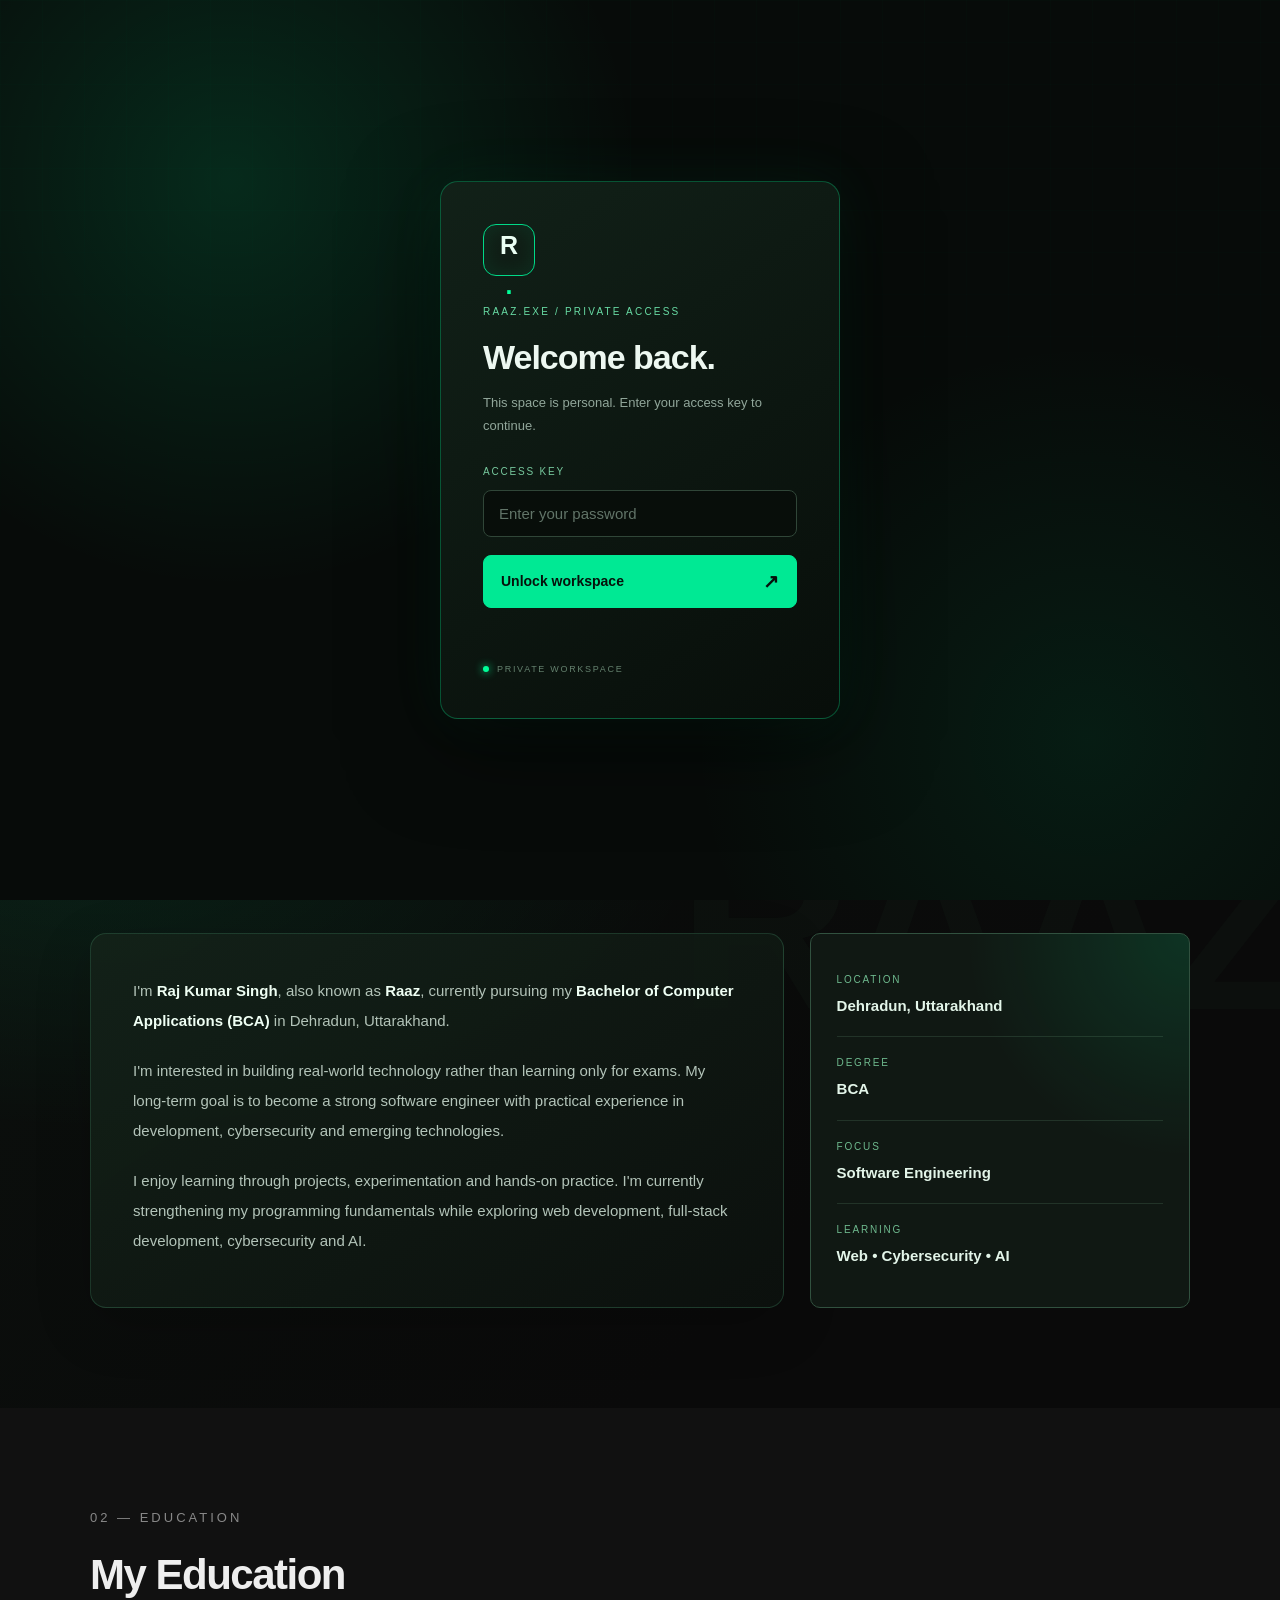
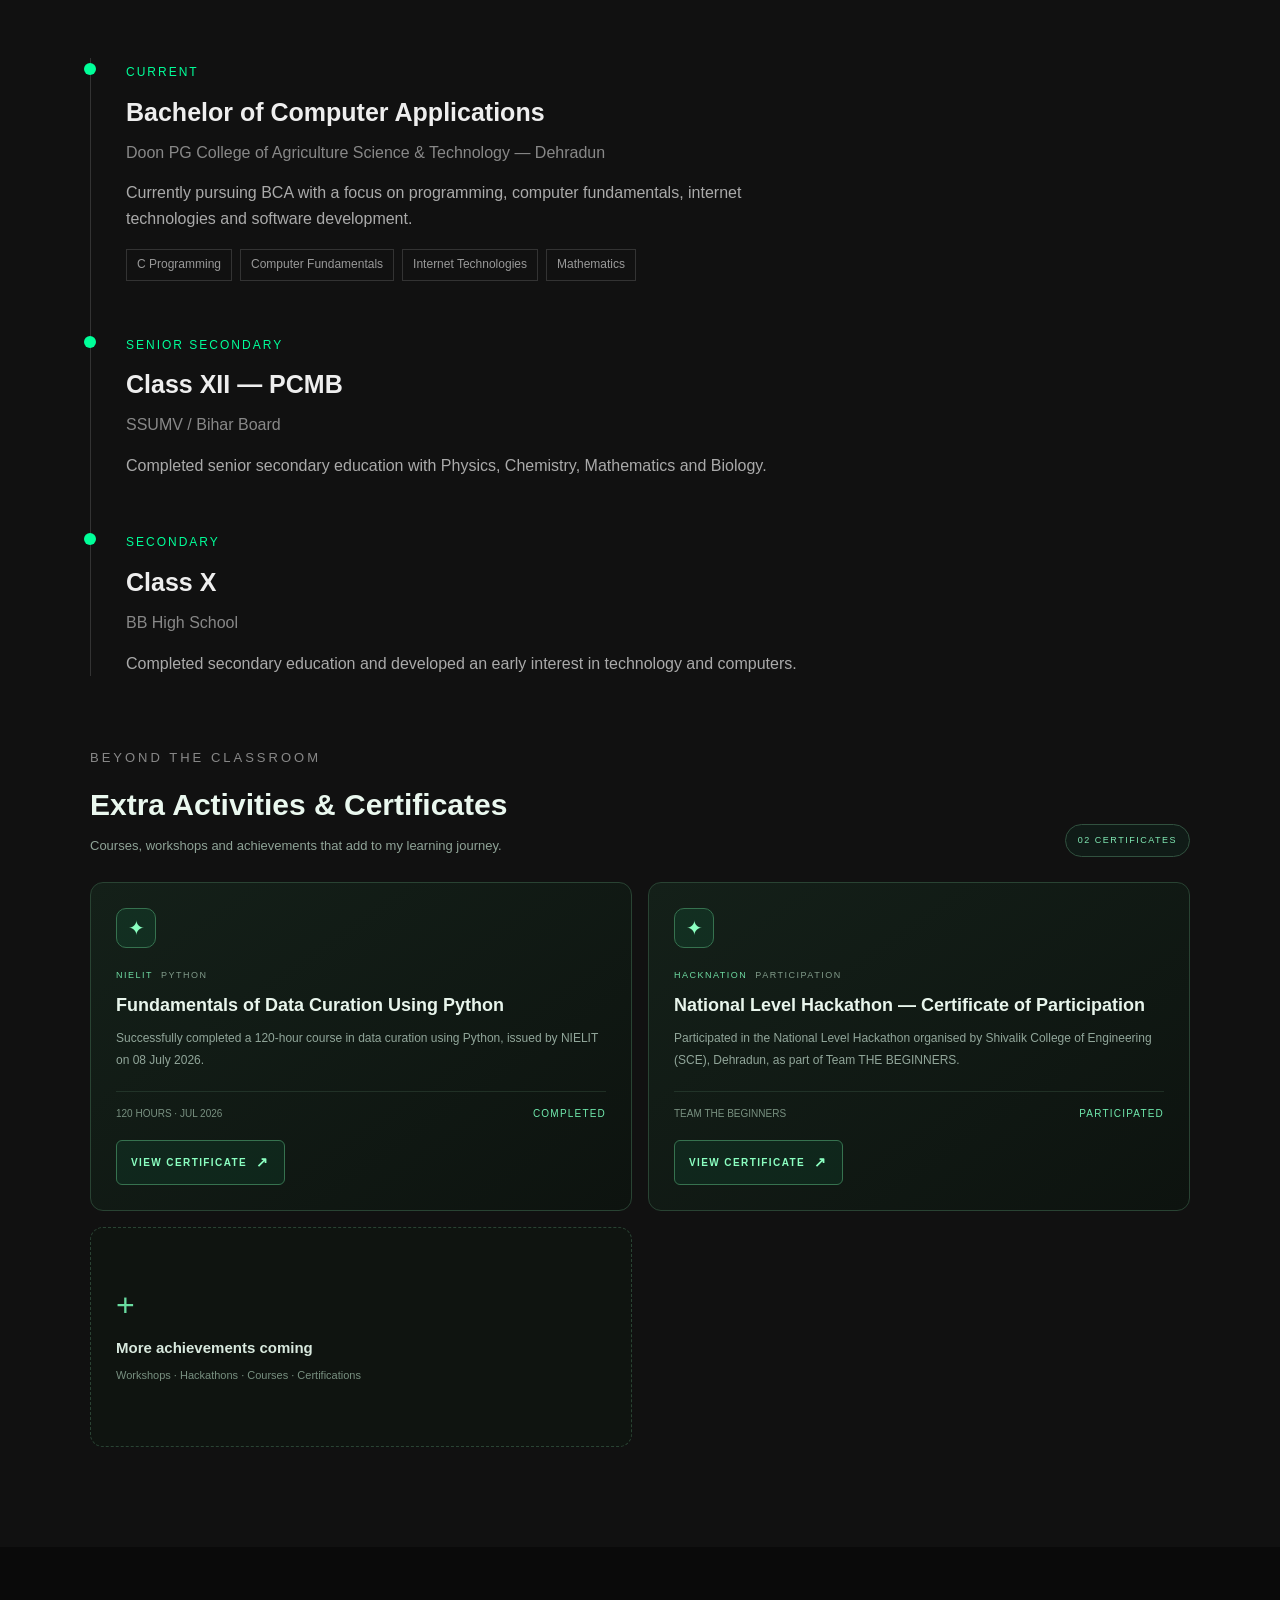
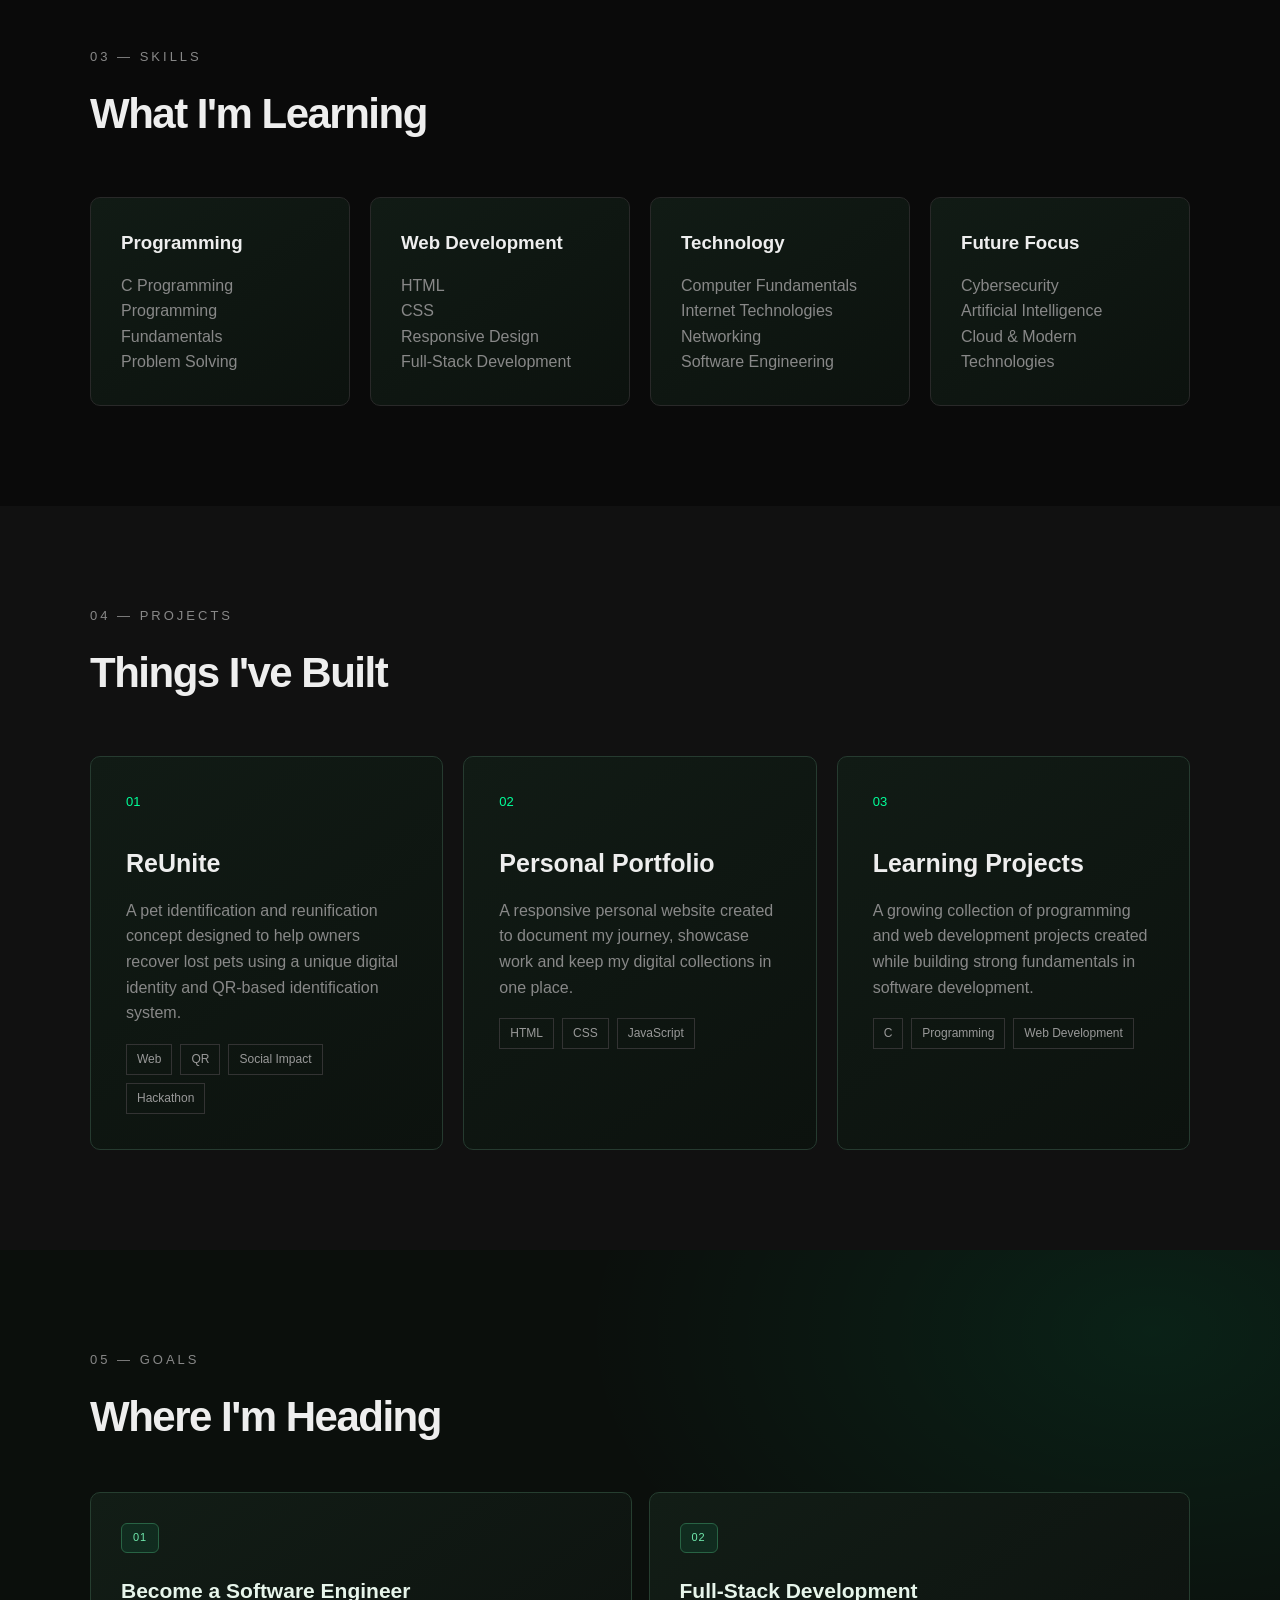
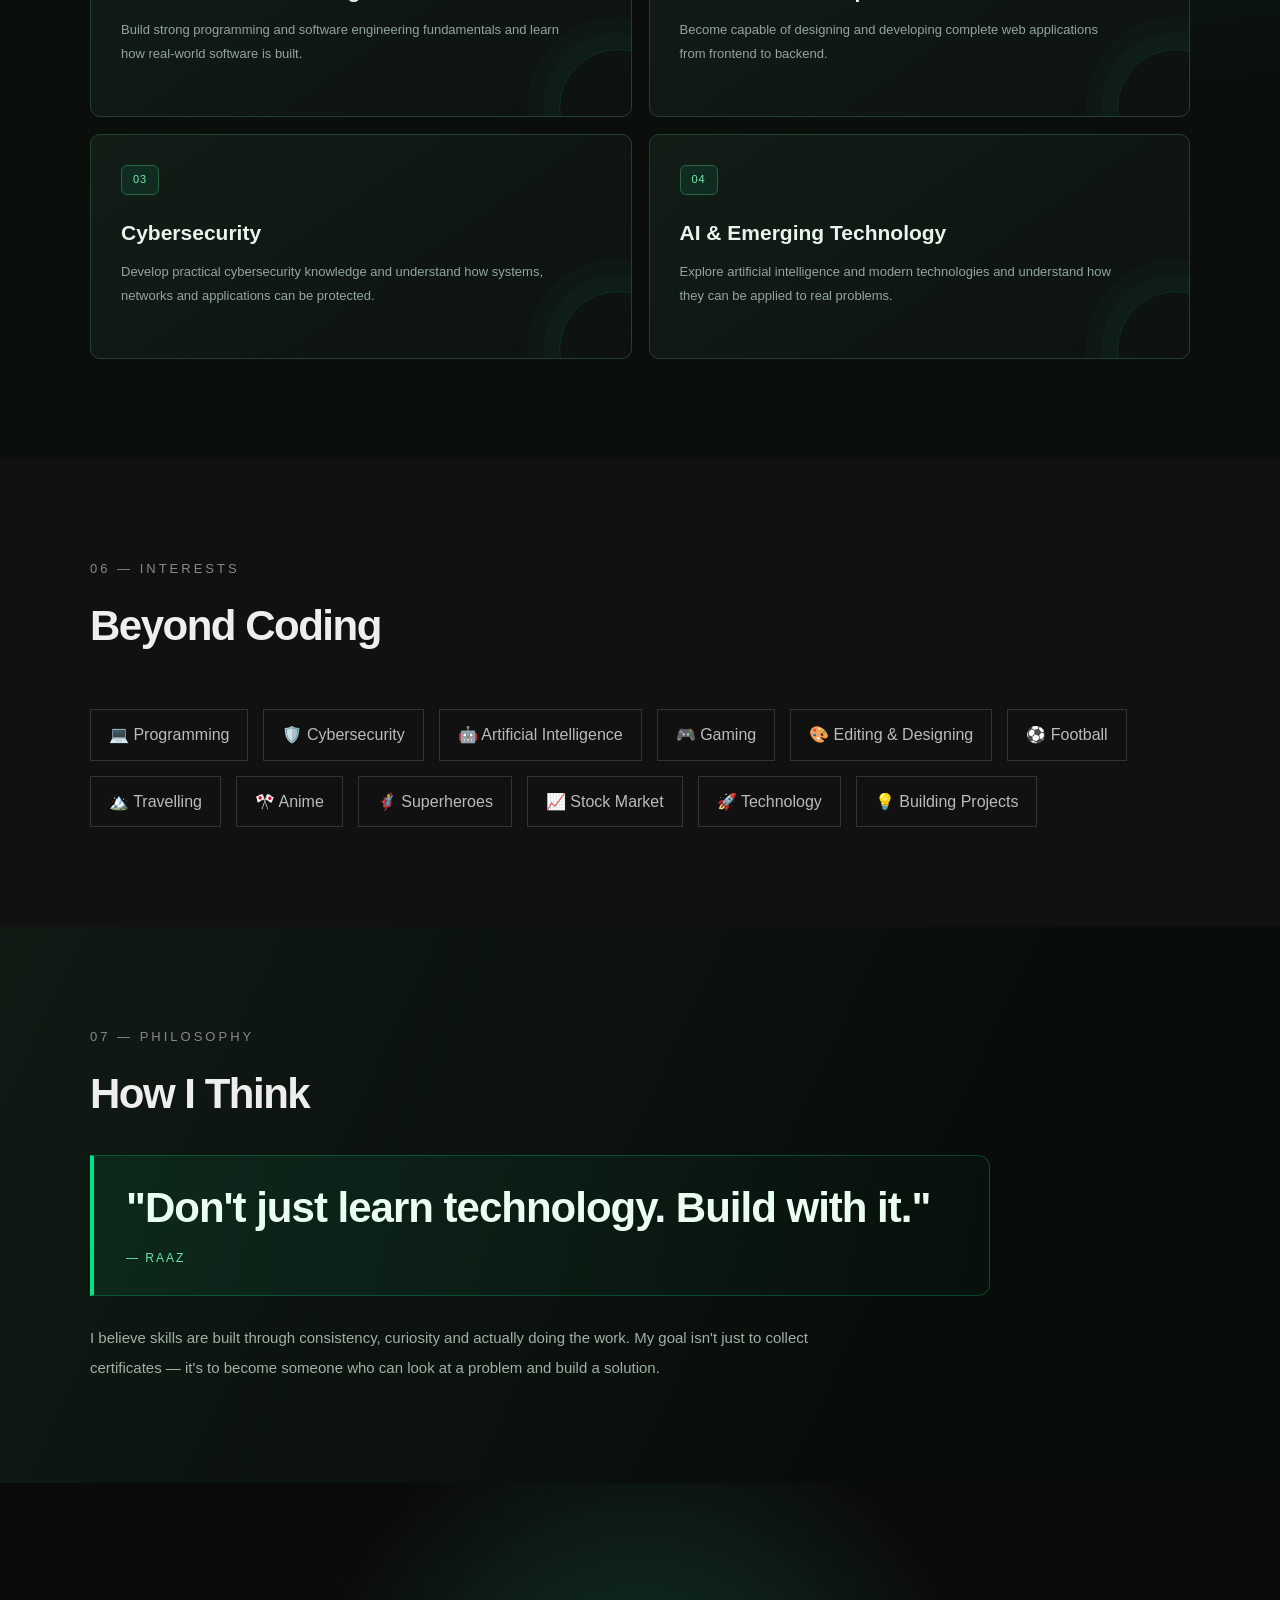
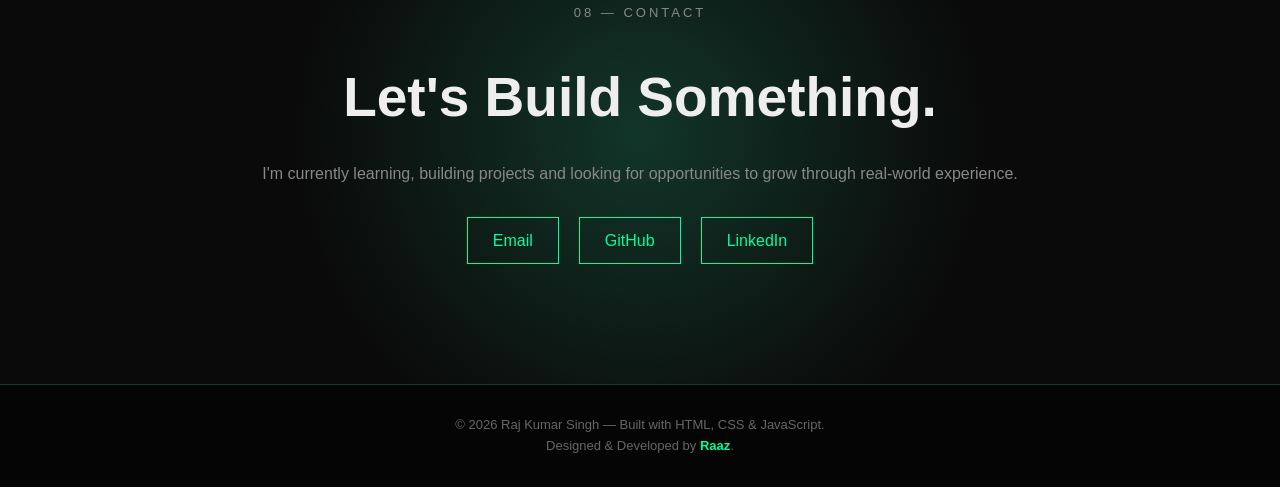
==== profile.html @ 96efa691 "Add dedicated profile page for portfolio sections" ====
<!DOCTYPE html><html lang="en"><head><meta charset="UTF-8"><meta name="viewport" content="width=device-width, initial-scale=1.0"><meta name="theme-color" content="#080d0b"><meta name="description" content="Explore the education, skills, projects and ambitions of Raj Kumar Singh."><title>Explore Me | RAAZ.EXE</title><link rel="stylesheet" href="style.css"></head><body class="raaz-site"><div id="password-screen"><div class="password-box"><div class="login-mark">R<span>.</span></div><p class="login-eyebrow">RAAZ.EXE / PRIVATE ACCESS</p><h1>Welcome back.</h1><p class="login-description">This space is personal. Enter your access key to continue.</p><form id="password-form"><label for="password">ACCESS KEY</label><input type="password" id="password" placeholder="Enter your password" autocomplete="current-password" required><button type="submit">Unlock workspace <span>↗</span></button></form><p id="error-message" role="alert"></p><div class="login-footer"><span class="login-dot"></span> PRIVATE WORKSPACE</div></div></div><header class="header site-header"><nav class="navbar"><a class="logo" href="index.html">RAAZ<span>.</span></a><div class="nav-links"><a href="index.html#dashboard">Dashboard</a><a href="index.html#home">Home</a><a href="profile.html" aria-current="page">Explore Me <span>↗</span></a><a href="index.html#notes">Notes</a><a href="gallery.html">Gallery</a><a href="dumps.html">Dumps</a></div></nav></header><section class="profile-hero"><div class="container"><p class="section-label">RAAZ.EXE / PERSONAL PROFILE</p><span class="profile-orbit">R.</span><h1>A little more<br><em>about the person behind the screen.</em></h1><p>Education, skills, projects, ambitions and the things that make me curious.</p><a class="btn primary" href="index.html#dashboard">← Back to dashboard</a></div></section>
<section id="about" class="section"><div class="container"><p class="section-label">01 — ABOUT ME</p><h2 class="section-title">Who I Am</h2><div class="about-grid"><div class="about-text"><p>I'm <strong>Raj Kumar Singh</strong>, also known as <strong>Raaz</strong>, currently pursuing my <strong>Bachelor of Computer Applications (BCA)</strong> in Dehradun, Uttarakhand.</p><p>I'm interested in building real-world technology rather than learning only for exams. My long-term goal is to become a strong software engineer with practical experience in development, cybersecurity and emerging technologies.</p><p>I enjoy learning through projects, experimentation and hands-on practice. I'm currently strengthening my programming fundamentals while exploring web development, full-stack development, cybersecurity and AI.</p></div><div class="about-card"><div class="info"><span>Location</span><strong>Dehradun, Uttarakhand</strong></div><div class="info"><span>Degree</span><strong>BCA</strong></div><div class="info"><span>Focus</span><strong>Software Engineering</strong></div><div class="info"><span>Learning</span><strong>Web • Cybersecurity • AI</strong></div></div></div></div></section>
<section id="education" class="section dark-section"><div class="container"><p class="section-label">02 — EDUCATION</p><h2 class="section-title">My Education</h2><div class="timeline"><div class="timeline-item"><div class="timeline-dot"></div><div class="timeline-content"><span class="date">CURRENT</span><h3>Bachelor of Computer Applications</h3><h4>Doon PG College of Agriculture Science & Technology — Dehradun</h4><p>Currently pursuing BCA with a focus on programming, computer fundamentals, internet technologies and software development.</p><div class="tags"><span>C Programming</span><span>Computer Fundamentals</span><span>Internet Technologies</span><span>Mathematics</span></div></div></div><div class="timeline-item"><div class="timeline-dot"></div><div class="timeline-content"><span class="date">SENIOR SECONDARY</span><h3>Class XII — PCMB</h3><h4>SSUMV / Bihar Board</h4><p>Completed senior secondary education with Physics, Chemistry, Mathematics and Biology.</p></div></div><div class="timeline-item"><div class="timeline-dot"></div><div class="timeline-content"><span class="date">SECONDARY</span><h3>Class X</h3><h4>BB High School</h4><p>Completed secondary education and developed an early interest in technology and computers.</p></div></div></div><div class="certificate-heading"><div><p class="section-label">BEYOND THE CLASSROOM</p><h3>Extra Activities & Certificates</h3><p class="certificate-intro">Courses, workshops and achievements that add to my learning journey.</p></div><span class="certificate-count">02 CERTIFICATES</span></div><div class="certificate-grid"><article class="certificate-card"><div class="certificate-icon">✦</div><div class="certificate-meta"><span>NIELIT</span><span>PYTHON</span></div><h4>Fundamentals of Data Curation Using Python</h4><p>Successfully completed a 120-hour course in data curation using Python, issued by NIELIT on 08 July 2026.</p><div class="certificate-footer"><span>120 HOURS · JUL 2026</span><span class="certificate-status">COMPLETED</span></div><a class="certificate-view-link" href="certificate-redacted.pdf" target="_blank" rel="noopener noreferrer">VIEW CERTIFICATE <span>↗</span></a></article><article class="certificate-card"><div class="certificate-icon">✦</div><div class="certificate-meta"><span>HACKNATION</span><span>PARTICIPATION</span></div><h4>National Level Hackathon — Certificate of Participation</h4><p>Participated in the National Level Hackathon organised by Shivalik College of Engineering (SCE), Dehradun, as part of Team THE BEGINNERS.</p><div class="certificate-footer"><span>TEAM THE BEGINNERS</span><span class="certificate-status">PARTICIPATED</span></div><a class="certificate-view-link" href="hackathon-certificate.pdf" target="_blank" rel="noopener noreferrer">VIEW CERTIFICATE <span>↗</span></a></article><div class="certificate-placeholder"><span>+</span><strong>More achievements coming</strong><small>Workshops · Hackathons · Courses · Certifications</small></div></div></div></section>
<section id="skills" class="section"><div class="container"><p class="section-label">03 — SKILLS</p><h2 class="section-title">What I'm Learning</h2><div class="skills-grid"><div class="skill-card"><h3>Programming</h3><p>C Programming<br>Programming Fundamentals<br>Problem Solving</p></div><div class="skill-card"><h3>Web Development</h3><p>HTML<br>CSS<br>Responsive Design<br>Full-Stack Development</p></div><div class="skill-card"><h3>Technology</h3><p>Computer Fundamentals<br>Internet Technologies<br>Networking<br>Software Engineering</p></div><div class="skill-card"><h3>Future Focus</h3><p>Cybersecurity<br>Artificial Intelligence<br>Cloud & Modern Technologies</p></div></div></div></section>
<section id="projects" class="section dark-section"><div class="container"><p class="section-label">04 — PROJECTS</p><h2 class="section-title">Things I've Built</h2><div class="projects-grid"><article class="project-card"><div class="project-number">01</div><h3>ReUnite</h3><p>A pet identification and reunification concept designed to help owners recover lost pets using a unique digital identity and QR-based identification system.</p><div class="tags"><span>Web</span><span>QR</span><span>Social Impact</span><span>Hackathon</span></div></article><article class="project-card"><div class="project-number">02</div><h3>Personal Portfolio</h3><p>A responsive personal website created to document my journey, showcase work and keep my digital collections in one place.</p><div class="tags"><span>HTML</span><span>CSS</span><span>JavaScript</span></div></article><article class="project-card"><div class="project-number">03</div><h3>Learning Projects</h3><p>A growing collection of programming and web development projects created while building strong fundamentals in software development.</p><div class="tags"><span>C</span><span>Programming</span><span>Web Development</span></div></article></div></div></section>
<section id="goals" class="goals-section section"><div class="container"><p class="section-label">05 — GOALS</p><h2 class="section-title">Where I'm Heading</h2><div class="goals"><div class="goal"><span>01</span><h3>Become a Software Engineer</h3><p>Build strong programming and software engineering fundamentals and learn how real-world software is built.</p></div><div class="goal"><span>02</span><h3>Full-Stack Development</h3><p>Become capable of designing and developing complete web applications from frontend to backend.</p></div><div class="goal"><span>03</span><h3>Cybersecurity</h3><p>Develop practical cybersecurity knowledge and understand how systems, networks and applications can be protected.</p></div><div class="goal"><span>04</span><h3>AI & Emerging Technology</h3><p>Explore artificial intelligence and modern technologies and understand how they can be applied to real problems.</p></div></div></div></section>
<section id="interests" class="section dark-section"><div class="container"><p class="section-label">06 — INTERESTS</p><h2 class="section-title">Beyond Coding</h2><div class="interest-list"><span>💻 Programming</span><span>🛡️ Cybersecurity</span><span>🤖 Artificial Intelligence</span><span>🎮 Gaming</span><span>🎨 Editing & Designing</span><span>⚽ Football</span><span>🏔️ Travelling</span><span>🎌 Anime</span><span>🦸 Superheroes</span><span>📈 Stock Market</span><span>🚀 Technology</span><span>💡 Building Projects</span></div></div></section>
<section id="philosophy" class="philosophy-section section"><div class="container"><p class="section-label">07 — PHILOSOPHY</p><h2 class="section-title">How I Think</h2><div class="quote"><p>"Don't just learn technology. Build with it."</p><span>— Raaz</span></div><p class="philosophy">I believe skills are built through consistency, curiosity and actually doing the work. My goal isn't just to collect certificates — it's to become someone who can look at a problem and build a solution.</p></div></section>
<section id="contact" class="contact-section"><div class="container contact-container"><p class="section-label">08 — CONTACT</p><h2>Let's Build Something.</h2><p>I'm currently learning, building projects and looking for opportunities to grow through real-world experience.</p><div class="contact-links"><a href="mailto:your-iamrajk01@gmail.com">Email</a><a href="https://github.com/" target="_blank" rel="noopener">GitHub</a><a href="https://linkedin.com/" target="_blank" rel="noopener">LinkedIn</a></div></div></section><footer><p>© 2026 Raj Kumar Singh — Built with HTML, CSS & JavaScript.</p><p>Designed & Developed by <strong>Raaz</strong>.</p></footer><script src="script.js"></script></body></html>
---- style.css ----
/* =========================================
   RESET
========================================= */

* {
    margin: 0;
    padding: 0;
    box-sizing: border-box;
}

html {
    scroll-behavior: smooth;
}

body {
    font-family: Arial, Helvetica, sans-serif;
    background: #0a0a0a;
    color: #eeeeee;
    line-height: 1.6;
}


/* =========================================
   GENERAL
========================================= */

.container {
    width: 90%;
    max-width: 1100px;
    margin: auto;
}

.section {
    padding: 100px 0;
    background: #0a0a0a;
}

.dark-section {
    background: #111111;
}

.section-label {
    color: #888;
    font-size: 13px;
    letter-spacing: 3px;
    margin-bottom: 12px;
}

.section-title {
    font-size: 42px;
    margin-bottom: 50px;
}


/* =========================================
   HEADER
========================================= */

.header {
    position: fixed;
    top: 0;
    width: 100%;
    background: rgba(10, 10, 10, 0.9);
    backdrop-filter: blur(10px);
    z-index: 1000;
    border-bottom: 1px solid #222;
}

.navbar {
    width: 90%;
    max-width: 1100px;
    margin: auto;

    height: 70px;

    display: flex;
    align-items: center;
    justify-content: space-between;
}

.logo {
    font-size: 24px;
    font-weight: bold;
    letter-spacing: 2px;
}

.logo span {
    color: #00ff99;
}

.nav-links {
    display: flex;
    gap: 25px;
    list-style: none;
}

.nav-links a {
    color: #aaa;
    text-decoration: none;
    font-size: 14px;

    transition: 0.3s;
}

.nav-links a:hover {
    color: #00ff99;
}


/* =========================================
   HERO
========================================= */

.hero {
    min-height: 100vh;

    display: flex;
    align-items: center;

    padding: 120px 10%;

    background:
        radial-gradient(
            circle at 80% 20%,
            #12352a 0,
            transparent 30%
        ),
        #0a0a0a;
}

.hero-content {
    max-width: 800px;
}

.small-text {
    color: #00ff99;
    letter-spacing: 4px;
    font-size: 14px;
    margin-bottom: 15px;
}

.hero h1 {
    font-size: clamp(50px, 8vw, 90px);
    line-height: 1;
    margin-bottom: 20px;
}

.hero h2 {
    color: #aaa;
    font-size: 22px;
    font-weight: normal;
    margin-bottom: 25px;
}

.hero-description {
    max-width: 650px;
    color: #888;
    font-size: 18px;
    margin-bottom: 35px;
}


/* =========================================
   BUTTONS
========================================= */

.buttons {
    display: flex;
    gap: 15px;
    flex-wrap: wrap;
}

.btn {
    padding: 13px 25px;
    text-decoration: none;
    border: 1px solid #00ff99;
    transition: 0.3s;
}

.primary {
    background: #00ff99;
    color: #000;
}

.primary:hover {
    background: transparent;
    color: #00ff99;
}

.secondary {
    color: #00ff99;
}

.secondary:hover {
    background: #00ff99;
    color: #000;
}


/* =========================================
   ABOUT
========================================= */

.about-grid {
    display: grid;
    grid-template-columns: 2fr 1fr;
    gap: 60px;
}

.about-text p {
    color: #aaa;
    margin-bottom: 20px;
}

.about-card {
    border: 1px solid #292929;
    padding: 25px;
}

.info {
    padding: 15px 0;
    border-bottom: 1px solid #292929;
}

.info:last-child {
    border-bottom: none;
}

.info span {
    display: block;
    color: #777;
    font-size: 12px;
    text-transform: uppercase;
    margin-bottom: 5px;
}

.info strong {
    color: #eee;
}


/* =========================================
   EDUCATION TIMELINE
========================================= */

.timeline {
    border-left: 1px solid #333;
    padding-left: 35px;
}

.timeline-item {
    position: relative;
    margin-bottom: 50px;
}

.timeline-dot {
    width: 12px;
    height: 12px;

    background: #00ff99;

    border-radius: 50%;

    position: absolute;

    left: -42px;
    top: 5px;
}

.date {
    color: #00ff99;
    font-size: 12px;
    letter-spacing: 2px;
}

.timeline-content h3 {
    font-size: 25px;
    margin: 8px 0;
}

.timeline-content h4 {
    color: #888;
    font-weight: normal;
    margin-bottom: 15px;
}

.timeline-content p {
    color: #aaa;
    max-width: 700px;
}


/* =========================================
   TAGS
========================================= */

.tags {
    display: flex;
    flex-wrap: wrap;
    gap: 8px;
    margin-top: 18px;
}

.tags span {
    border: 1px solid #333;
    padding: 5px 10px;

    color: #999;

    font-size: 12px;
}


/* =========================================
   SKILLS
========================================= */

.skills-grid {
    display: grid;

    grid-template-columns:
        repeat(4, 1fr);

    gap: 20px;
}

.skill-card {
    border: 1px solid #292929;
    padding: 30px;

    transition: 0.3s;
}

.skill-card:hover {
    border-color: #00ff99;
    transform: translateY(-5px);
}

.skill-card h3 {
    margin-bottom: 15px;
}

.skill-card p {
    color: #888;
}


/* =========================================
   PROJECTS
========================================= */

.projects-grid {
    display: grid;

    grid-template-columns:
        repeat(3, 1fr);

    gap: 20px;
}

.project-card {
    position: relative;

    border: 1px solid #292929;

    padding: 35px;

    min-height: 300px;

    transition: 0.3s;
}

.project-card:hover {
    border-color: #00ff99;
    transform: translateY(-5px);
}

.project-number {
    color: #00ff99;
    font-size: 13px;
    margin-bottom: 30px;
}

.project-card h3 {
    font-size: 25px;
    margin-bottom: 15px;
}

.project-card p {
    color: #888;
}


/* =========================================
   GOALS
========================================= */

.goals {
    display: grid;

    grid-template-columns:
        repeat(2, 1fr);

    gap: 50px;
}

.goal span {
    color: #00ff99;
    font-size: 14px;
}

.goal h3 {
    font-size: 24px;
    margin: 10px 0;
}

.goal p {
    color: #888;
}


/* =========================================
   INTERESTS
========================================= */

.interest-list {
    display: flex;
    flex-wrap: wrap;
    gap: 15px;
}

.interest-list span {
    padding: 12px 18px;

    border: 1px solid #333;

    color: #bbb;

    transition: 0.3s;
}

.interest-list span:hover {
    border-color: #00ff99;
    color: #00ff99;
}


/* =========================================
   PHILOSOPHY
========================================= */

.quote {
    border-left: 3px solid #00ff99;

    padding-left: 30px;

    margin-bottom: 30px;
}

.quote p {
    font-size: 32px;
    font-weight: bold;
}

.quote span {
    color: #00ff99;
}

.philosophy {
    max-width: 700px;
    color: #888;
}


/* =========================================
   CONTACT
========================================= */

.contact-section {
    padding: 120px 0;

    text-align: center;

    background:
        radial-gradient(
            circle at center,
            #12352a 0,
            #0a0a0a 50%
        );
}

.contact-container {
    max-width: 800px;
}

.contact-section h2 {
    font-size: 55px;
    margin-bottom: 20px;
}

.contact-section p {
    color: #888;
    margin-bottom: 30px;
}

.contact-links {
    display: flex;
    justify-content: center;
    gap: 20px;
    flex-wrap: wrap;
}

.contact-links a {
    color: #00ff99;

    text-decoration: none;

    border: 1px solid #00ff99;

    padding: 10px 25px;

    transition: 0.3s;
}

.contact-links a:hover {
    background: #00ff99;
    color: #000;
}


/* =========================================
   FOOTER
========================================= */

footer {
    padding: 30px;

    text-align: center;

    background: #050505;

    border-top: 1px solid #222;

    color: #666;

    font-size: 13px;
}

footer strong {
    color: #00ff99;
}


/* =========================================
   RESPONSIVE DESIGN
========================================= */

@media (max-width: 900px) {

    .nav-links {
        display: none;
    }

    .about-grid {
        grid-template-columns: 1fr;
    }

    .skills-grid {
        grid-template-columns: repeat(2, 1fr);
    }

    .projects-grid {
        grid-template-columns: 1fr;
    }

    .goals {
        grid-template-columns: 1fr;
    }

}


@media (max-width: 600px) {

    .section {
        padding: 70px 0;
    }

    .hero {
        padding: 120px 7%;
    }

    .hero h1 {
        font-size: 50px;
    }

    .hero h2 {
        font-size: 18px;
    }

    .section-title {
        font-size: 34px;
    }

    .skills-grid {
        grid-template-columns: 1fr;
    }

    .contact-section h2 {
        font-size: 40px;
    }

}
/* Password Screen */

#password-screen {
    position: fixed;
    top: 0;
    left: 0;
    width: 100%;
    height: 100vh;

    display: flex;
    justify-content: center;
    align-items: center;

    background: #111;
    z-index: 9999;
}

.password-box {
    width: 90%;
    max-width: 400px;

    padding: 30px;
    text-align: center;

    background: #ffffff;
    border-radius: 15px;

    box-shadow: 0 10px 30px rgba(0, 0, 0, 0.3);
}

.password-box h1 {
    margin-bottom: 10px;
}

.password-box input {
    width: 90%;
    padding: 12px;

    margin: 15px 0;

    border: 1px solid #ccc;
    border-radius: 8px;

    font-size: 16px;
}

.password-box button {
    padding: 12px 25px;

    border: none;
    border-radius: 8px;

    cursor: pointer;

    background: #111;
    color: white;

    font-size: 16px;
}

.password-box button:hover {
    opacity: 0.8;
}

#error-message {
    color: red;
    margin-top: 10px;
}


/* =========================================
   RAAZ.EXE DIGITAL DASHBOARD — REFINED
========================================= */

.dashboard-section {
    background:
        radial-gradient(ellipse at 12% 8%, rgba(0, 255, 153, 0.11), transparent 34%),
        radial-gradient(ellipse at 92% 85%, rgba(0, 170, 110, 0.08), transparent 32%),
        #080d0b;
    border-top: 1px solid #1d3027;
    border-bottom: 1px solid #1d3027;
    overflow: hidden;
}

.dashboard-section .container {
    width: 94%;
    max-width: 1400px;
    margin-inline: auto;
}

.dashboard-section .section-label {
    color: #6ed6a7;
    font-size: 11px;
    letter-spacing: 3px;
}

.accent-text { color: #00ff99; }

.dashboard-heading {
    display: flex;
    align-items: center;
    justify-content: space-between;
    gap: 36px;
    margin: 12px 0 46px;
}

.dashboard-heading .section-title {
    margin: 0 0 10px;
    font-size: clamp(42px, 5vw, 64px);
    letter-spacing: -2px;
}

.dashboard-intro {
    color: #91a69a;
    font-size: 15px;
    max-width: 520px;
}

.system-clock {
    min-width: 235px;
    padding: 19px 22px;
    border: 1px solid rgba(0, 255, 153, 0.28);
    border-radius: 12px;
    background: linear-gradient(145deg, rgba(0, 255, 153, 0.09), rgba(12, 24, 18, 0.8));
    box-shadow: 0 12px 40px rgba(0, 0, 0, 0.2);
    display: grid;
    gap: 4px;
}
.system-clock strong {
    color: #8bffc8;
    font-size: 30px;
    font-variant-numeric: tabular-nums;
    letter-spacing: 2px;
}
.system-clock small, .dashboard-kicker {
    color: #6d9e83;
    font-size: 10px;
    letter-spacing: 2px;
}
.system-clock > span:nth-child(2) { color: #c1d2c8; font-size: 12px; }
.system-indicator, .status-dot {
    display: inline-block;
    width: 8px;
    height: 8px;
    border-radius: 50%;
    background: #00ff99;
    box-shadow: 0 0 12px rgba(0, 255, 153, 0.8);
}
.system-indicator { margin-bottom: 5px; }

.dashboard-grid {
    display: grid;
    grid-template-columns: repeat(12, minmax(0, 1fr));
    gap: 20px;
}
.dashboard-card {
    min-width: 0;
    padding: 30px;
    border: 1px solid #263b30;
    border-radius: 13px;
    background: linear-gradient(145deg, rgba(20, 34, 26, 0.96), rgba(12, 19, 15, 0.96));
    box-shadow: 0 16px 40px rgba(0, 0, 0, 0.18);
    transition: border-color 0.25s, transform 0.25s, box-shadow 0.25s;
}
.dashboard-card:hover {
    border-color: rgba(0, 255, 153, 0.65);
    transform: translateY(-4px);
    box-shadow: 0 18px 44px rgba(0, 255, 153, 0.06);
}
.status-card { grid-column: span 5; }
.dashboard-card:nth-child(2) { grid-column: span 7; }
.dashboard-card:nth-child(3) { grid-column: span 5; }
.dashboard-card:nth-child(4) { grid-column: span 7; }

.dashboard-card h3 {
    margin: 17px 0 12px;
    color: #edf8f1;
    font-size: 23px;
    letter-spacing: -0.4px;
}
.dashboard-card p { color: #9aada1; font-size: 14px; line-height: 1.8; }
.status-card h3 { display: flex; align-items: center; gap: 11px; }
.dashboard-tags, .toolkit-list {
    display: flex;
    flex-wrap: wrap;
    gap: 9px;
    margin-top: 22px;
}
.dashboard-tags span, .toolkit-list span {
    border: 1px solid #355343;
    border-radius: 6px;
    padding: 7px 11px;
    color: #b8d6c4;
    background: rgba(0, 255, 153, 0.035);
    font-size: 12px;
}
.focus-list { list-style: none; margin-top: 12px; }
.focus-list li {
    display: flex;
    justify-content: space-between;
    align-items: center;
    gap: 12px;
    padding: 12px 0;
    border-bottom: 1px solid rgba(130, 170, 145, 0.14);
    color: #d8e6dd;
    font-size: 14px;
}
.focus-list li:last-child { border-bottom: 0; }
.focus-state {
    color: #65e9ad;
    font-size: 10px;
    letter-spacing: 1.2px;
    white-space: nowrap;
}
.activity-log { display: grid; gap: 18px; margin-top: 19px; }
.activity-log > div { display: flex; gap: 13px; align-items: flex-start; }
.log-marker {
    width: 8px;
    height: 8px;
    margin-top: 7px;
    flex: 0 0 8px;
    border-radius: 50%;
    background: #00ff99;
    box-shadow: 0 0 10px rgba(0, 255, 153, 0.5);
}
.activity-log p { display: grid; gap: 3px; }
.activity-log strong { color: #e1eee6; font-size: 14px; }
.activity-log small { color: #8ea396; font-size: 12px; }
.dashboard-footnote {
    display: flex;
    gap: 10px;
    margin-top: 27px;
    color: #607d6b;
    font-size: 10px;
    letter-spacing: 1.6px;
}
.dashboard-footnote span:first-child { color: #00d987; }

@media (max-width: 850px) {
    .dashboard-grid { grid-template-columns: repeat(2, minmax(0, 1fr)); }
    .status-card, .dashboard-card:nth-child(2),
    .dashboard-card:nth-child(3), .dashboard-card:nth-child(4) {
        grid-column: span 1;
    }
}
@media (max-width: 600px) {
    .dashboard-section .container { width: 90%; }
    .dashboard-heading { align-items: flex-start; flex-direction: column; }
    .system-clock { width: 100%; }
    .dashboard-grid { grid-template-columns: 1fr; gap: 14px; }
    .status-card, .dashboard-card:nth-child(2),
    .dashboard-card:nth-child(3), .dashboard-card:nth-child(4) {
        grid-column: span 1;
    }
    .dashboard-card { padding: 23px; }
    .dashboard-heading .section-title { font-size: 42px; }
}


/* =========================================
   PERSONAL NOTES / QUICK IDEAS
========================================= */
.notes-section {
    background: linear-gradient(150deg, #0b100d, #0a0a0a 65%);
    border-top: 1px solid #1d3027;
}
.notes-heading {
    display: flex;
    align-items: flex-end;
    justify-content: space-between;
    gap: 20px;
    margin: 12px 0 34px;
}
.notes-heading .section-title { margin: 0 0 8px; font-size: clamp(40px, 5vw, 58px); }
.notes-intro { color: #91a69a; font-size: 14px; }
.notes-count {
    color: #7cebb4;
    border: 1px solid #31513f;
    background: rgba(0, 255, 153, 0.05);
    border-radius: 30px;
    padding: 8px 14px;
    font-size: 10px;
    letter-spacing: 1.5px;
    white-space: nowrap;
}
.note-editor {
    max-width: 850px;
    padding: 28px;
    border: 1px solid #294333;
    border-radius: 13px;
    background: linear-gradient(145deg, #142219, #0e1511);
    display: grid;
    gap: 10px;
}
.note-editor label {
    color: #77c99e;
    font-size: 10px;
    letter-spacing: 1.8px;
    margin-top: 7px;
}
.note-editor input, .note-editor textarea {
    width: 100%;
    padding: 13px 14px;
    color: #eaf5ed;
    background: #090e0b;
    border: 1px solid #304638;
    border-radius: 7px;
    outline: none;
    font: inherit;
    resize: vertical;
}
.note-editor input:focus, .note-editor textarea:focus { border-color: #00c982; }
.note-editor input::placeholder, .note-editor textarea::placeholder { color: #607267; }
.note-editor-footer {
    display: flex;
    align-items: center;
    justify-content: space-between;
    gap: 15px;
    margin-top: 8px;
}
.note-editor-footer small { color: #789080; font-size: 11px; }
.note-save-btn, .note-delete-btn {
    border: 1px solid #00d987;
    border-radius: 6px;
    padding: 10px 17px;
    cursor: pointer;
    transition: 0.2s;
    font-weight: bold;
}
.note-save-btn { background: #00d987; color: #06110b; }
.note-save-btn:hover { background: #8bffc8; border-color: #8bffc8; }
.saved-notes-heading {
    max-width: 850px;
    display: flex;
    align-items: center;
    justify-content: space-between;
    gap: 15px;
    margin: 38px 0 17px;
}
.saved-notes-heading h3 { font-size: 20px; }
.saved-notes-heading span { color: #63806e; font-size: 9px; letter-spacing: 1.5px; }
.notes-list {
    max-width: 850px;
    display: grid;
    grid-template-columns: repeat(2, minmax(0, 1fr));
    gap: 14px;
}
.note-card {
    min-width: 0;
    padding: 21px;
    border: 1px solid #263b30;
    border-radius: 10px;
    background: #101813;
}
.note-card h4 { color: #dff7e8; font-size: 16px; margin-bottom: 8px; overflow-wrap: anywhere; }
.note-card p { color: #9aada1; font-size: 13px; white-space: pre-wrap; overflow-wrap: anywhere; }
.note-card-meta { color: #63806e; font-size: 10px; margin-top: 15px; }
.note-card-actions { display: flex; justify-content: flex-end; margin-top: 12px; }
.note-delete-btn { color: #f0a4a4; border-color: #754242; background: transparent; padding: 6px 10px; font-size: 11px; }
.note-delete-btn:hover { background: #3a1c1c; }
.notes-empty { color: #789080; padding: 20px 0; font-size: 14px; }
@media (max-width: 600px) {
    .notes-heading { align-items: flex-start; flex-direction: column; }
    .note-editor { padding: 20px; }
    .note-editor-footer { align-items: flex-start; flex-direction: column; }
    .notes-list { grid-template-columns: 1fr; }
    .saved-notes-heading { align-items: flex-start; flex-direction: column; }
}


/* PERSONAL NOTES / QUICK IDEAS */
.notes-section {
    background: linear-gradient(150deg, #0b100d, #0a0a0a 65%);
    border-top: 1px solid #1d3027;
}
.notes-heading {
    display: flex; align-items: flex-end; justify-content: space-between;
    gap: 20px; margin: 12px 0 34px;
}
.notes-heading .section-title { margin: 0 0 8px; font-size: clamp(40px, 5vw, 58px); }
.notes-intro { color: #91a69a; font-size: 14px; }
.notes-count {
    color: #7cebb4; border: 1px solid #31513f;
    background: rgba(0, 255, 153, 0.05); border-radius: 30px;
    padding: 8px 14px; font-size: 10px; letter-spacing: 1.5px; white-space: nowrap;
}
.note-editor {
    max-width: 850px; padding: 28px; border: 1px solid #294333;
    border-radius: 13px; background: linear-gradient(145deg, #142219, #0e1511);
    display: grid; gap: 10px;
}
.note-editor label { color: #77c99e; font-size: 10px; letter-spacing: 1.8px; margin-top: 7px; }
.note-editor input, .note-editor textarea {
    width: 100%; padding: 13px 14px; color: #eaf5ed; background: #090e0b;
    border: 1px solid #304638; border-radius: 7px; outline: none;
    font: inherit; resize: vertical;
}
.note-editor input:focus, .note-editor textarea:focus { border-color: #00c982; }
.note-editor input::placeholder, .note-editor textarea::placeholder { color: #607267; }
.note-editor-footer {
    display: flex; align-items: center; justify-content: space-between;
    gap: 15px; margin-top: 8px;
}
.note-editor-footer small { color: #789080; font-size: 11px; }
.note-save-btn, .note-delete-btn {
    border: 1px solid #00d987; border-radius: 6px; padding: 10px 17px;
    cursor: pointer; transition: 0.2s; font-weight: bold;
}
.note-save-btn { background: #00d987; color: #06110b; }
.note-save-btn:hover { background: #8bffc8; border-color: #8bffc8; }
.saved-notes-heading {
    max-width: 850px; display: flex; align-items: center;
    justify-content: space-between; gap: 15px; margin: 38px 0 17px;
}
.saved-notes-heading h3 { font-size: 20px; }
.saved-notes-heading span { color: #63806e; font-size: 9px; letter-spacing: 1.5px; }
.notes-list {
    max-width: 850px; display: grid;
    grid-template-columns: repeat(2, minmax(0, 1fr)); gap: 14px;
}
.note-card {
    min-width: 0; padding: 21px; border: 1px solid #263b30;
    border-radius: 10px; background: #101813;
}
.note-card h4 { color: #dff7e8; font-size: 16px; margin-bottom: 8px; overflow-wrap: anywhere; }
.note-card p { color: #9aada1; font-size: 13px; white-space: pre-wrap; overflow-wrap: anywhere; }
.note-card-meta { color: #63806e; font-size: 10px; margin-top: 15px; }
.note-card-actions { display: flex; justify-content: flex-end; margin-top: 12px; }
.note-delete-btn { color: #f0a4a4; border-color: #754242; background: transparent; padding: 6px 10px; font-size: 11px; }
.note-delete-btn:hover { background: #3a1c1c; }
.notes-empty { color: #789080; padding: 20px 0; font-size: 14px; }
@media (max-width: 600px) {
    .notes-heading { align-items: flex-start; flex-direction: column; }
    .note-editor { padding: 20px; }
    .note-editor-footer { align-items: flex-start; flex-direction: column; }
    .notes-list { grid-template-columns: 1fr; }
    .saved-notes-heading { align-items: flex-start; flex-direction: column; }
}


/* RAAZ.EXE ACCESS SCREEN */
#password-screen {
    position: fixed; inset: 0; min-height: 100vh;
    display: flex; align-items: center; justify-content: center;
    padding: 24px; z-index: 9999; overflow: hidden;
    background:
        radial-gradient(circle at 18% 20%, rgba(0,255,153,.13), transparent 32%),
        radial-gradient(circle at 85% 82%, rgba(0,180,110,.10), transparent 30%),
        #070b09;
}
#password-screen::before {
    content: ""; position: absolute; inset: 0; pointer-events: none; opacity: .16;
    background-image: linear-gradient(rgba(0,255,153,.08) 1px, transparent 1px),
                      linear-gradient(90deg, rgba(0,255,153,.08) 1px, transparent 1px);
    background-size: 42px 42px;
    mask-image: linear-gradient(to bottom, black, transparent 85%);
}
.password-box {
    position: relative; width: min(100%, 430px); padding: 42px;
    text-align: left; color: #edf8f1;
    border: 1px solid rgba(0,255,153,.28); border-radius: 18px;
    background: linear-gradient(145deg, rgba(18,34,25,.97), rgba(8,14,10,.98));
    box-shadow: 0 25px 90px rgba(0,0,0,.55), 0 0 55px rgba(0,255,153,.07);
}
.login-mark {
    width: 52px; height: 52px; display: grid; place-items: center;
    border: 1px solid #00d987; border-radius: 13px;
    color: #eafff3; font-size: 25px; font-weight: 800; margin-bottom: 28px;
    box-shadow: inset 0 0 20px rgba(0,255,153,.08);
}
.login-mark span { color: #00ff99; }
.login-eyebrow { color: #68dba4; font-size: 10px; letter-spacing: 2.2px; margin-bottom: 10px; }
.password-box h1 { font-size: 34px; letter-spacing: -1px; margin-bottom: 8px; }
.login-description { color: #91a69a; font-size: 13px; line-height: 1.7; margin-bottom: 27px; }
.password-box form { display: grid; gap: 10px; }
.password-box label { color: #77c99e; font-size: 10px; letter-spacing: 1.8px; }
.password-box input {
    width: 100%; padding: 14px 15px; margin: 0; color: #effff5;
    background: #080e0a; border: 1px solid #304638; border-radius: 8px;
    outline: none; font-size: 15px;
}
.password-box input:focus { border-color: #00d987; box-shadow: 0 0 0 3px rgba(0,217,135,.10); }
.password-box input::placeholder { color: #617468; }
.password-box button {
    width: 100%; display: flex; justify-content: space-between; align-items: center;
    margin-top: 8px; padding: 14px 17px; border: 1px solid #00e994;
    border-radius: 8px; background: #00e994; color: #06110b;
    font-size: 14px; font-weight: 700; cursor: pointer; transition: .2s;
}
.password-box button:hover { background: #9affce; border-color: #9affce; transform: translateY(-1px); }
.password-box button span { font-size: 19px; }
#error-message { min-height: 20px; color: #ff9999; font-size: 12px; margin-top: 12px; }
.login-footer { display: flex; align-items: center; gap: 8px; margin-top: 22px; color: #64816e; font-size: 9px; letter-spacing: 1.7px; }
.login-dot { width: 6px; height: 6px; border-radius: 50%; background: #00ff99; box-shadow: 0 0 9px #00ff99; }
@media (max-width: 480px) { .password-box { padding: 30px 24px; } .password-box h1 { font-size: 29px; } }

/* NOTE MEDIA ATTACHMENTS */
.optional-label { color: #648b74; letter-spacing: 1px; font-size: 9px; }
.note-media-input { padding: 11px !important; border-style: dashed !important; color: #a9c4b2 !important; }
.media-hint { color: #789080; font-size: 10px; }
.note-media-preview { display: block; max-width: 100%; max-height: 220px; margin-top: 12px; border-radius: 8px; border: 1px solid #294333; }
.note-media-link { display: inline-block; color: #7cebb4; margin-top: 10px; font-size: 12px; }
.note-card video, .note-card audio { width: 100%; margin-top: 12px; }


/* =========================================
   ABOUT / GOALS / PHILOSOPHY / CERTIFICATES
========================================= */
#about {
    position: relative;
    overflow: hidden;
    background:
        radial-gradient(ellipse at 8% 25%, rgba(0,255,153,.075), transparent 36%),
        linear-gradient(135deg, #0b100d 0%, #0a0a0a 68%);
}
#about::after {
    content: "RAAZ";
    position: absolute;
    right: -25px;
    top: 75px;
    color: rgba(125,255,190,.025);
    font-size: clamp(100px, 19vw, 250px);
    font-weight: 900;
    letter-spacing: -12px;
    pointer-events: none;
}
#about .container { position: relative; z-index: 1; }
#about .section-label { color: #64dca0; }
#about .section-title {
    max-width: 700px;
    margin-bottom: 38px;
    font-size: clamp(42px, 6vw, 66px);
    letter-spacing: -2.5px;
}
.about-grid {
    grid-template-columns: minmax(0, 1.55fr) minmax(260px, .85fr);
    align-items: stretch;
    gap: 26px;
}
.about-text {
    padding: clamp(25px, 4vw, 42px);
    border: 1px solid rgba(100,220,160,.18);
    border-radius: 16px;
    background: linear-gradient(145deg, rgba(20,34,25,.92), rgba(12,17,14,.94));
    box-shadow: 0 18px 55px rgba(0,0,0,.2);
}
.about-text p {
    color: #b3c4b9;
    font-size: 15px;
    line-height: 2;
    margin-bottom: 20px;
}
.about-text p:last-child { margin-bottom: 0; }
.about-text strong { color: #effff4; font-weight: 700; }
.about-card {
    display: grid;
    align-content: center;
    padding: 20px 26px;
    border: 1px solid #31513f;
    border-radius: 16px;
    background:
        radial-gradient(circle at 100% 0%, rgba(0,255,153,.12), transparent 42%),
        #101813;
}
.info { padding: 18px 0; border-bottom-color: rgba(130,190,150,.16); }
.info span { color: #6eb98e; font-size: 10px; letter-spacing: 1.8px; }
.info strong { color: #e3f5e9; font-size: 15px; }
.info:last-child { border-bottom: 0; }

.goals-section {
    background:
        radial-gradient(ellipse at 90% 10%, rgba(0,255,153,.08), transparent 35%),
        #0b0f0c;
}
.goals-section .section-title { margin-bottom: 42px; }
.goals {
    grid-template-columns: repeat(2, minmax(0,1fr));
    gap: 17px;
}
.goal {
    position: relative;
    min-height: 225px;
    padding: 30px;
    overflow: hidden;
    border: 1px solid #263e30;
    border-radius: 13px;
    background: linear-gradient(145deg, #121d16, #0d120f);
    transition: transform .25s ease, border-color .25s ease, box-shadow .25s ease;
}
.goal::after {
    content: "";
    position: absolute;
    width: 115px;
    height: 115px;
    right: -45px;
    bottom: -50px;
    border: 1px solid rgba(0,255,153,.12);
    border-radius: 50%;
    box-shadow: 0 0 0 16px rgba(0,255,153,.025), 0 0 0 32px rgba(0,255,153,.018);
}
.goal:hover {
    transform: translateY(-5px);
    border-color: #00bd78;
    box-shadow: 0 16px 35px rgba(0,0,0,.22);
}
.goal span {
    display: inline-flex;
    align-items: center;
    justify-content: center;
    width: 38px;
    height: 30px;
    border: 1px solid #286344;
    border-radius: 6px;
    background: rgba(0,255,153,.07);
    color: #70e9ad;
    font-size: 11px;
    letter-spacing: 1px;
}
.goal h3 { margin: 21px 0 10px; color: #e7f5eb; font-size: 21px; }
.goal p { max-width: 440px; color: #91a69a; font-size: 13px; line-height: 1.85; }

.philosophy-section {
    position: relative;
    overflow: hidden;
    background: linear-gradient(115deg, #101a13, #090d0a 70%);
}
.philosophy-section .container { position: relative; z-index: 1; }
.philosophy-section .section-title { margin-bottom: 28px; }
.philosophy-section .quote {
    max-width: 900px;
    margin: 0 0 27px;
    padding: 25px 32px;
    border: 1px solid rgba(0,255,153,.22);
    border-left: 4px solid #00e58b;
    border-radius: 0 12px 12px 0;
    background: linear-gradient(100deg, rgba(0,255,153,.08), rgba(0,255,153,.015));
}
.philosophy-section .quote p {
    color: #eafff1;
    font-size: clamp(25px, 4vw, 42px);
    line-height: 1.3;
    letter-spacing: -1px;
}
.philosophy-section .quote span {
    display: inline-block;
    margin-top: 13px;
    color: #6ce5a7;
    font-size: 12px;
    letter-spacing: 2px;
    text-transform: uppercase;
}
.philosophy-section .philosophy {
    max-width: 760px;
    color: #9eb2a4;
    font-size: 15px;
    line-height: 2;
}

.certificate-heading {
    display: flex;
    align-items: flex-end;
    justify-content: space-between;
    gap: 20px;
    margin: 72px 0 25px;
}
.certificate-heading h3 { color: #eaf8ef; font-size: clamp(23px, 3vw, 30px); margin: 0 0 7px; }
.certificate-intro { color: #8fa397; font-size: 13px; }
.certificate-count {
    flex: 0 0 auto;
    padding: 8px 12px;
    border: 1px solid #31513f;
    border-radius: 30px;
    color: #80e9b4;
    background: rgba(0,255,153,.045);
    font-size: 9px;
    letter-spacing: 1.5px;
}
.certificate-grid {
    display: grid;
    grid-template-columns: repeat(2, minmax(0,1fr));
    gap: 16px;
}
.certificate-card, .certificate-placeholder {
    min-height: 220px;
    padding: 25px;
    border: 1px solid #294333;
    border-radius: 13px;
    background: linear-gradient(145deg, #142019, #0d130f);
}
.certificate-icon {
    display: grid;
    place-items: center;
    width: 40px;
    height: 40px;
    margin-bottom: 20px;
    border: 1px solid #36724f;
    border-radius: 10px;
    color: #8bffc1;
    background: rgba(0,255,153,.07);
    font-size: 20px;
}
.certificate-meta { display: flex; flex-wrap: wrap; gap: 8px; margin-bottom: 10px; }
.certificate-meta span {
    color: #6edba2;
    font-size: 9px;
    letter-spacing: 1.5px;
}
.certificate-meta span + span { color: #819b8a; }
.certificate-card h4 { color: #e8f5ec; font-size: 18px; line-height: 1.5; margin-bottom: 9px; }
.certificate-card p { color: #91a69a; font-size: 12px; line-height: 1.8; }
.certificate-footer {
    display: flex;
    justify-content: space-between;
    align-items: center;
    gap: 12px;
    margin-top: 20px;
    padding-top: 14px;
    border-top: 1px solid rgba(130,190,150,.15);
    color: #789080;
    font-size: 10px;
}
.certificate-status { color: #70e9ad; letter-spacing: 1.2px; }
.certificate-placeholder {
    display: flex;
    flex-direction: column;
    align-items: flex-start;
    justify-content: center;
    border-style: dashed;
    background: rgba(15,24,18,.55);
}
.certificate-placeholder > span { color: #69dca0; font-size: 32px; line-height: 1; margin-bottom: 15px; }
.certificate-placeholder strong { color: #d8e9de; font-size: 15px; }
.certificate-placeholder small { color: #789080; margin-top: 7px; font-size: 11px; }

@media (max-width: 700px) {
    .about-grid, .goals, .certificate-grid { grid-template-columns: 1fr; }
    .about-grid { gap: 16px; }
    .about-card { padding: 12px 23px; }
    .goal { min-height: auto; padding: 25px; }
    .certificate-heading { align-items: flex-start; flex-direction: column; margin-top: 55px; }
    .philosophy-section .quote { padding: 22px; }
}


/* =========================================
   RAAZ.EXE COLLECTION PAGES
========================================= */
.collection-page {
    min-height: 100vh;
    overflow-x: hidden;
    background: #090e0b;
    color: #e8f3eb;
}
.collection-noise {
    position: fixed;
    inset: 0;
    z-index: 0;
    pointer-events: none;
    opacity: .16;
    background-image: radial-gradient(rgba(151,255,190,.2) .6px, transparent .6px);
    background-size: 5px 5px;
    mask-image: linear-gradient(to bottom, black, transparent 75%);
}
.collection-header {
    position: sticky;
    top: 0;
    z-index: 50;
    display: flex;
    align-items: center;
    justify-content: space-between;
    gap: 20px;
    min-height: 76px;
    padding: 0 max(5vw, calc((100vw - 1250px)/2));
    border-bottom: 1px solid rgba(133,190,150,.14);
    background: rgba(8,13,10,.88);
    backdrop-filter: blur(18px);
}
.collection-logo {
    color: #effff4;
    text-decoration: none;
    font-weight: 900;
    letter-spacing: 2px;
    font-size: 17px;
}
.collection-logo span { color: #00ed91; }
.collection-header nav { display: flex; gap: 28px; }
.collection-header nav a, .collection-back {
    color: #8da194;
    text-decoration: none;
    font-size: 12px;
    transition: color .2s ease;
}
.collection-header nav a:hover, .collection-header nav a.active, .collection-back:hover { color: #75f0ad; }
.collection-back { border: 1px solid #294234; border-radius: 30px; padding: 9px 14px; }
.collection-main { position: relative; z-index: 1; width: min(1180px, 90%); margin: auto; }
.collection-hero {
    position: relative;
    display: flex;
    flex-direction: column;
    justify-content: center;
    min-height: 420px;
    padding: 75px 0 50px;
    border-bottom: 1px solid rgba(133,190,150,.15);
    background: radial-gradient(ellipse at 82% 35%, rgba(0,255,153,.12), transparent 36%);
}
.collection-eyebrow, .collection-overline {
    color: #75dca1;
    font-size: 10px;
    font-weight: 700;
    letter-spacing: 2.8px;
}
.collection-eyebrow { display: flex; align-items: center; gap: 10px; }
.collection-eyebrow span { width: 7px; height: 7px; border-radius: 50%; background: #00ed91; box-shadow: 0 0 14px #00ed91; }
.collection-hero h1 {
    max-width: 850px;
    margin: 23px 0 17px;
    color: #effff4;
    font-size: clamp(54px, 9vw, 105px);
    line-height: .98;
    letter-spacing: -5px;
}
.collection-hero h1 em { color: #62e9a3; font-style: normal; }
.collection-hero > p:not(.collection-eyebrow) { max-width: 590px; color: #94a99a; font-size: 15px; line-height: 1.9; }
.collection-hero-bottom { display: flex; justify-content: space-between; gap: 15px; margin-top: 65px; color: #5f7868; font-size: 9px; letter-spacing: 2px; }
.collection-toolbar { display: flex; justify-content: space-between; align-items: flex-end; gap: 20px; padding: 52px 0 24px; }
.collection-toolbar h2 { margin-top: 8px; color: #e8f6ec; font-size: clamp(25px, 4vw, 36px); letter-spacing: -1px; }
.collection-toolbar h2 span { margin-left: 8px; color: #68d99d; font-size: 12px; vertical-align: middle; letter-spacing: 1px; }
.collection-add-btn {
    border: 1px solid #00d985;
    border-radius: 5px;
    padding: 12px 18px;
    background: #00d985;
    color: #06110a;
    font: inherit;
    font-size: 12px;
    font-weight: 800;
    cursor: pointer;
    transition: transform .2s ease, box-shadow .2s ease, background .2s ease;
}
.collection-add-btn:hover { transform: translateY(-3px); background: #65ffb0; box-shadow: 0 9px 28px rgba(0,255,153,.18); }
.collection-controls { display: flex; align-items: center; justify-content: space-between; gap: 15px; margin-bottom: 25px; }
.collection-search { display: flex; align-items: center; gap: 10px; width: min(360px, 100%); padding: 11px 14px; border: 1px solid #253b2d; border-radius: 5px; color: #6ce7a5; background: #0e1711; }
.collection-search input { width: 100%; border: 0; outline: 0; background: transparent; color: #e8f3eb; font: inherit; font-size: 12px; }
.collection-search input::placeholder { color: #64796b; }
.collection-tip { color: #5f7868; font-size: 10px; letter-spacing: 1px; }
.gallery-grid { display: grid; grid-template-columns: repeat(3,minmax(0,1fr)); gap: 18px; padding-bottom: 100px; }
.gallery-card { overflow: hidden; border: 1px solid #23392b; border-radius: 9px; background: #101912; animation: collection-rise .45s both; transition: transform .25s ease, border-color .25s ease; }
.gallery-card:hover { transform: translateY(-5px); border-color: #43845c; }
.gallery-image { position: relative; display: block; width: 100%; aspect-ratio: 4/5; overflow: hidden; border: 0; padding: 0; background: #101912; cursor: zoom-in; }
.gallery-image img { width: 100%; height: 100%; object-fit: cover; display: block; transition: transform .55s cubic-bezier(.2,.7,.2,1), filter .3s ease; }
.gallery-card:hover .gallery-image img { transform: scale(1.045); filter: brightness(.78); }
.gallery-zoom { position: absolute; right: 13px; bottom: 13px; padding: 8px 10px; border: 1px solid rgba(255,255,255,.3); border-radius: 3px; color: white; background: rgba(0,0,0,.48); font-size: 9px; letter-spacing: 1.5px; opacity: 0; transform: translateY(5px); transition: .2s; }
.gallery-card:hover .gallery-zoom { opacity: 1; transform: none; }
.gallery-card-caption { display: flex; justify-content: space-between; gap: 10px; padding: 17px; }
.gallery-card-caption h3 { color: #e7f4eb; font-size: 14px; }
.gallery-card-caption p { margin: 4px 0 8px; color: #879c8d; font-size: 11px; }
.gallery-card-caption small { color: #5e7868; font-size: 9px; letter-spacing: 1px; }
.item-delete { align-self: flex-start; border: 0; background: transparent; color: #789080; cursor: pointer; font-size: 18px; }
.item-delete:hover { color: #ff8c8c; }
.collection-empty { grid-column: 1/-1; min-height: 270px; display: flex; flex-direction: column; align-items: center; justify-content: center; padding: 30px; border: 1px dashed #294333; border-radius: 9px; text-align: center; background: rgba(16,25,18,.55); }
.collection-empty > span { color: #5ee29c; font-size: 36px; }
.collection-empty h3 { margin: 15px 0 5px; color: #dcebe1; font-size: 19px; }
.collection-empty p { color: #7f9485; font-size: 12px; }
.collection-modal { position: fixed; inset: 0; z-index: 100; display: grid; place-items: center; padding: 20px; background: rgba(0,0,0,.76); backdrop-filter: blur(10px); opacity: 0; visibility: hidden; transition: .2s ease; }
.collection-modal.visible { opacity: 1; visibility: visible; }
.collection-dialog { position: relative; width: min(520px,100%); max-height: 90vh; overflow-y: auto; padding: 34px; border: 1px solid #31513d; border-radius: 12px; background: linear-gradient(145deg,#142119,#0b110d); box-shadow: 0 30px 100px rgba(0,0,0,.5); transform: translateY(12px); transition: .25s ease; }
.collection-modal.visible .collection-dialog { transform: none; }
.collection-dialog h2 { margin: 8px 0 23px; color: #effff4; font-size: 32px; }
.collection-dialog h2 span { color: #5ee29c; }
.modal-close, .lightbox-close { position: absolute; top: 14px; right: 17px; border: 0; background: none; color: #a8b9ad; cursor: pointer; font-size: 28px; }
.collection-dialog form { display: grid; gap: 16px; }
.collection-dialog label { display: grid; gap: 7px; color: #77dba2; font-size: 9px; font-weight: 700; letter-spacing: 1.6px; }
.collection-dialog input, .collection-dialog textarea, .collection-dialog select { width: 100%; border: 1px solid #2b4634; border-radius: 5px; outline: none; padding: 12px; background: #0a120d; color: #e9f5ec; font: inherit; font-size: 12px; letter-spacing: 0; }
.collection-dialog input:focus, .collection-dialog textarea:focus, .collection-dialog select:focus { border-color: #00d985; }
.collection-dialog input[type=file] { padding: 9px; }
.collection-dialog small { color: #7f9585; font-size: 10px; line-height: 1.6; }
.collection-dialog .collection-add-btn { justify-self: start; margin-top: 5px; }
.collection-error { min-height: 18px; margin-top: 12px; color: #ff9b9b; font-size: 11px; }
.lightbox { position: fixed; inset: 0; z-index: 120; display: flex; flex-direction: column; align-items: center; justify-content: center; gap: 14px; padding: 50px 20px 25px; background: rgba(0,0,0,.94); opacity: 0; visibility: hidden; transition: .2s; }
.lightbox.visible { opacity: 1; visibility: visible; }
.lightbox img { max-width: min(100%,1000px); max-height: 78vh; object-fit: contain; }
.lightbox > div { color: #d8e8dc; font-size: 12px; }
.lightbox-close { position: fixed; top: 22px; right: 28px; font-size: 36px; }
.dumps-main { max-width: 1000px; }
.dumps-hero { min-height: 390px; }
.dumps-grid { display: grid; grid-template-columns: repeat(2,minmax(0,1fr)); gap: 16px; padding-bottom: 100px; }
.dump-filters { display: flex; gap: 6px; }
.dump-filters button { border: 1px solid #263e30; border-radius: 30px; padding: 8px 13px; background: transparent; color: #829888; font: inherit; font-size: 10px; cursor: pointer; }
.dump-filters button.active, .dump-filters button:hover { border-color: #00d985; color: #6cf0a8; background: rgba(0,217,133,.07); }
.dump-card { display: flex; flex-direction: column; min-height: 210px; padding: 23px; border: 1px solid #253d2e; border-radius: 8px; background: linear-gradient(145deg,#121c15,#0c120e); animation: collection-rise .4s both; transition: border-color .2s, transform .2s; }
.dump-card:hover { transform: translateY(-3px); border-color: #43845c; }
.dump-card-top, .dump-card-bottom { display: flex; align-items: center; justify-content: space-between; gap: 12px; }
.dump-category { color: #6be5a4; font-size: 9px; text-transform: uppercase; letter-spacing: 1.7px; }
.dump-date { color: #60796a; font-size: 9px; }
.dump-card h3 { margin: 17px 0 9px; color: #e6f3e9; font-size: 19px; }
.dump-body { flex: 1; color: #96a99b; font-size: 12px; line-height: 1.85; overflow-wrap: anywhere; }
.dump-attachment { display: flex; justify-content: space-between; gap: 10px; margin-top: 15px; padding: 11px; border: 1px solid #2a4434; border-radius: 4px; color: #b4d9c1; text-decoration: none; font-size: 10px; overflow-wrap: anywhere; }
.dump-attachment span { flex: 0 0 auto; color: #65e6a2; letter-spacing: 1px; }
.dump-card-bottom { margin-top: 22px; padding-top: 13px; border-top: 1px solid rgba(130,190,150,.13); color: #597262; font-size: 8px; letter-spacing: 1.3px; }
.dump-card-bottom .item-delete { color: #779080; font-size: 9px; letter-spacing: 1px; }
.collection-footer { position: relative; z-index: 1; display: flex; justify-content: space-between; gap: 15px; padding: 24px 5%; border-top: 1px solid #1b2b20; color: #5e7666; font-size: 9px; letter-spacing: 1.4px; }
.collection-footer a { color: #80c99d; text-decoration: none; }
@keyframes collection-rise { from { opacity: 0; transform: translateY(12px); } to { opacity: 1; transform: translateY(0); } }

@media (max-width: 800px) {
    .gallery-grid { grid-template-columns: repeat(2,minmax(0,1fr)); }
}
@media (max-width: 600px) {
    .collection-header { min-height: 65px; padding: 0 5%; }
    .collection-header nav { gap: 13px; }
    .collection-header nav a { font-size: 10px; }
    .collection-back { display: none; }
    .collection-hero { min-height: 350px; padding-top: 60px; }
    .collection-hero h1 { letter-spacing: -3px; }
    .collection-hero-bottom { margin-top: 45px; font-size: 8px; }
    .collection-toolbar { align-items: flex-start; flex-direction: column; padding-top: 35px; }
    .collection-controls { align-items: flex-start; flex-direction: column; }
    .gallery-grid, .dumps-grid { grid-template-columns: 1fr; }
    .gallery-image { aspect-ratio: 5/4; }
    .collection-dialog { padding: 27px 22px; }
    .collection-footer { flex-wrap: wrap; }
}


/* Main-page links to the personal collections */
.collection-launch-section {
    position: relative;
    overflow: hidden;
    padding: 90px 0;
    background: radial-gradient(ellipse at 80% 20%, rgba(0,255,153,.07), transparent 35%), #0c120e;
}
.collection-launch-heading {
    display: flex;
    align-items: flex-end;
    justify-content: space-between;
    gap: 20px;
    margin-bottom: 30px;
}
.collection-launch-heading h2 { color: #eaf8ef; font-size: clamp(30px,5vw,46px); letter-spacing: -1.8px; }
.collection-launch-heading h2 span { color: #00e58b; }
.collection-launch-heading p { margin-top: 8px; color: #8da194; font-size: 13px; }
.collection-launch-heading > span { color: #5d806a; font-size: 9px; letter-spacing: 2px; }
.collection-launch-grid { display: grid; grid-template-columns: repeat(2,minmax(0,1fr)); gap: 18px; }
.collection-launch-card {
    position: relative;
    display: flex;
    flex-direction: column;
    min-height: 255px;
    padding: 28px;
    overflow: hidden;
    border: 1px solid #294333;
    border-radius: 10px;
    color: inherit;
    text-decoration: none;
    background: linear-gradient(145deg,#142019,#0c130e);
    transition: transform .25s ease,border-color .25s ease,box-shadow .25s ease;
}
.collection-launch-card::after {
    content: "";
    position: absolute;
    width: 180px;
    height: 180px;
    right: -70px;
    top: -80px;
    border: 1px solid rgba(0,255,153,.15);
    border-radius: 50%;
    box-shadow: 0 0 0 22px rgba(0,255,153,.025),0 0 0 45px rgba(0,255,153,.018);
    transition: transform .4s ease;
}
.collection-launch-card:hover { transform: translateY(-5px); border-color: #00bd78; box-shadow: 0 20px 45px rgba(0,0,0,.2); }
.collection-launch-card:hover::after { transform: scale(1.2); }
.launch-index { color: #6fd99e; font-size: 9px; letter-spacing: 2px; }
.launch-symbol { position: absolute; top: 25px; right: 28px; color: rgba(105,236,164,.75); font-size: 32px; }
.collection-launch-card h3 { margin-top: 43px; color: #e8f5ec; font-size: 29px; }
.collection-launch-card h3 span { color: #65e7a4; }
.collection-launch-card p { max-width: 370px; margin-top: 6px; color: #91a598; font-size: 12px; line-height: 1.8; }
.launch-bottom { display: flex; justify-content: space-between; margin-top: auto; padding-top: 23px; color: #6bd99d; font-size: 9px; letter-spacing: 1.7px; }
.launch-bottom b { font-size: 15px; }
@media (max-width: 650px) {
    .collection-launch-grid { grid-template-columns: 1fr; }
    .collection-launch-heading { align-items: flex-start; flex-direction: column; }
    .collection-launch-section { padding: 70px 0; }
}


/* Certificate preview link */
.certificate-view-link {
    display: inline-flex;
    align-items: center;
    gap: 9px;
    margin-top: 18px;
    padding: 10px 14px;
    border: 1px solid #36724f;
    border-radius: 6px;
    color: #8bffc1;
    background: rgba(0,255,153,.06);
    text-decoration: none;
    font-size: 10px;
    font-weight: 700;
    letter-spacing: 1.4px;
    transition: .2s ease;
}
.certificate-view-link:hover {
    border-color: #00d985;
    color: #06110b;
    background: #00d985;
    transform: translateY(-2px);
}
.certificate-view-link span { font-size: 14px; }


/* =========================================
   RAAZ.EXE — CLEAN MULTI-PAGE EXPERIENCE
========================================= */
body.raaz-site { background:#080d0b; }
.site-header { background:rgba(7,13,10,.82); border-bottom:1px solid rgba(119,190,145,.16); backdrop-filter:blur(18px); }
.site-header .navbar { max-width:1400px; width:92%; height:76px; }
.site-header .logo { text-decoration:none; color:#effff4; letter-spacing:3px; }
.site-header .nav-links { display:flex; align-items:center; gap:clamp(12px,2vw,28px); }
.site-header .nav-links a { color:#9bb2a2; font-size:12px; letter-spacing:.5px; text-decoration:none; transition:color .2s ease; white-space:nowrap; }
.site-header .nav-links a:hover,.site-header .nav-links a[aria-current="page"] { color:#70ffc0; }
.site-header .nav-links a span { color:#00ff99; }
.dashboard-section { position:relative; isolation:isolate; padding:132px 0 76px; }
.dashboard-section:before { content:""; position:absolute; inset:0; z-index:-1; pointer-events:none; opacity:.18; background-image:linear-gradient(rgba(120,210,160,.08) 1px,transparent 1px),linear-gradient(90deg,rgba(120,210,160,.08) 1px,transparent 1px); background-size:48px 48px; mask-image:linear-gradient(to bottom,black,transparent 88%); }
.dashboard-section:after { content:""; position:absolute; z-index:-1; width:420px; height:420px; right:-160px; top:80px; border:1px solid rgba(0,255,153,.13); border-radius:50%; box-shadow:0 0 0 42px rgba(0,255,153,.018),0 0 0 84px rgba(0,255,153,.012); pointer-events:none; }
.dashboard-heading { align-items:flex-end; }
.dashboard-heading .section-title { text-shadow:0 0 35px rgba(0,255,153,.13); }
.system-clock { position:relative; overflow:hidden; }
.system-clock:after { content:""; position:absolute; width:90px; height:90px; right:-35px; bottom:-50px; border:1px solid rgba(0,255,153,.25); border-radius:50%; box-shadow:0 0 0 12px rgba(0,255,153,.035); }
.dashboard-card { backdrop-filter:blur(10px); }
.dashboard-card:focus-within { outline:1px solid #00ff99; }
.dashboard-metrics { display:grid; grid-template-columns:repeat(3,minmax(0,1fr)); gap:14px; margin-top:20px; max-width:660px; }
.dashboard-metrics div { display:flex; align-items:baseline; gap:10px; padding:13px 16px; border:1px solid rgba(105,174,132,.2); border-radius:9px; background:rgba(8,20,13,.55); }
.dashboard-metrics strong { color:#83ffc1; font-size:22px; }
.dashboard-metrics span { color:#7f9d89; font-size:9px; letter-spacing:1.3px; }
.dashboard-footnote { position:relative; }
.dashboard-footnote:after { content:"SYSTEM ONLINE"; margin-left:auto; color:#64e9a9; }
.hero { min-height:76vh; position:relative; overflow:hidden; background:radial-gradient(ellipse at 78% 42%,rgba(0,255,153,.12),transparent 34%),radial-gradient(ellipse at 12% 90%,rgba(0,120,75,.12),transparent 30%),#080d0b; }
.hero:after { content:""; position:absolute; right:8%; top:18%; width:min(30vw,340px); aspect-ratio:1; border:1px solid rgba(0,255,153,.17); border-radius:50%; box-shadow:0 0 0 25px rgba(0,255,153,.025),0 0 0 60px rgba(0,255,153,.018),inset 0 0 60px rgba(0,255,153,.04); pointer-events:none; }
.hero-content { position:relative; z-index:1; }
.hero h1 { letter-spacing:-4px; }
.hero h2 { color:#9bb6a4; }
.hero-description { color:#91a69a; }
.profile-hero { padding:150px 0 90px; overflow:hidden; background:radial-gradient(ellipse at 82% 15%,rgba(0,255,153,.13),transparent 32%),#080d0b; border-bottom:1px solid #20362a; }
.profile-hero .container { position:relative; }
.profile-hero h1 { max-width:850px; margin:22px 0; font-size:clamp(42px,7vw,78px); line-height:1.04; letter-spacing:-3px; }
.profile-hero h1 em { color:#82eeb4; font-style:normal; }
.profile-hero p:not(.section-label) { max-width:600px; margin-bottom:28px; color:#9aafa1; }
.profile-orbit { position:absolute; right:7%; top:0; display:grid; place-items:center; width:170px; aspect-ratio:1; border:1px solid rgba(0,255,153,.28); border-radius:50%; color:#83ffc1; font-size:72px; font-weight:800; box-shadow:0 0 0 18px rgba(0,255,153,.025),0 0 70px rgba(0,255,153,.08); }
.profile-hero .btn { display:inline-block; }
.raaz-site .section { scroll-margin-top:85px; }
.raaz-site .section-title { letter-spacing:-1.5px; }
.raaz-site .skill-card,.raaz-site .project-card,.raaz-site .about-card,.raaz-site .timeline-content,.raaz-site .goal { border-radius:10px; }
.raaz-site .skill-card,.raaz-site .project-card { background:linear-gradient(145deg,#111b15,#0c120e); }
.raaz-site .project-card { border-color:#263b30; }
.raaz-site footer { border-top-color:#20362a; }
@media(max-width:900px) {
 .site-header .navbar { height:auto; min-height:70px; padding:12px 0; align-items:flex-start; gap:12px; flex-direction:column; }
 .site-header .nav-links { width:100%; overflow-x:auto; padding:3px 0 7px; gap:20px; scrollbar-width:thin; }
 .dashboard-section { padding-top:145px; }
 .profile-orbit { width:115px; right:3%; font-size:48px; }
}
@media(max-width:600px) {
 .dashboard-metrics { grid-template-columns:1fr; max-width:none; }
 .dashboard-metrics div { justify-content:space-between; }
 .dashboard-footnote:after { display:none; }
 .hero { min-height:70vh; }
 .hero h1 { letter-spacing:-2px; }
 .profile-hero { padding:150px 0 70px; }
 .profile-hero h1 { letter-spacing:-2px; }
 .profile-orbit { width:72px; top:8px; right:0; font-size:30px; }
}
@media(prefers-reduced-motion:no-preference) {
 .dashboard-card,.skill-card,.project-card,.goal { animation:raaz-rise .65s both; }
 .dashboard-card:nth-child(2) { animation-delay:.08s; }
 .dashboard-card:nth-child(3) { animation-delay:.16s; }
 .dashboard-card:nth-child(4) { animation-delay:.24s; }
}
@keyframes raaz-rise { from { opacity:0; transform:translateY(14px); } to { opacity:1; transform:translateY(0); } }
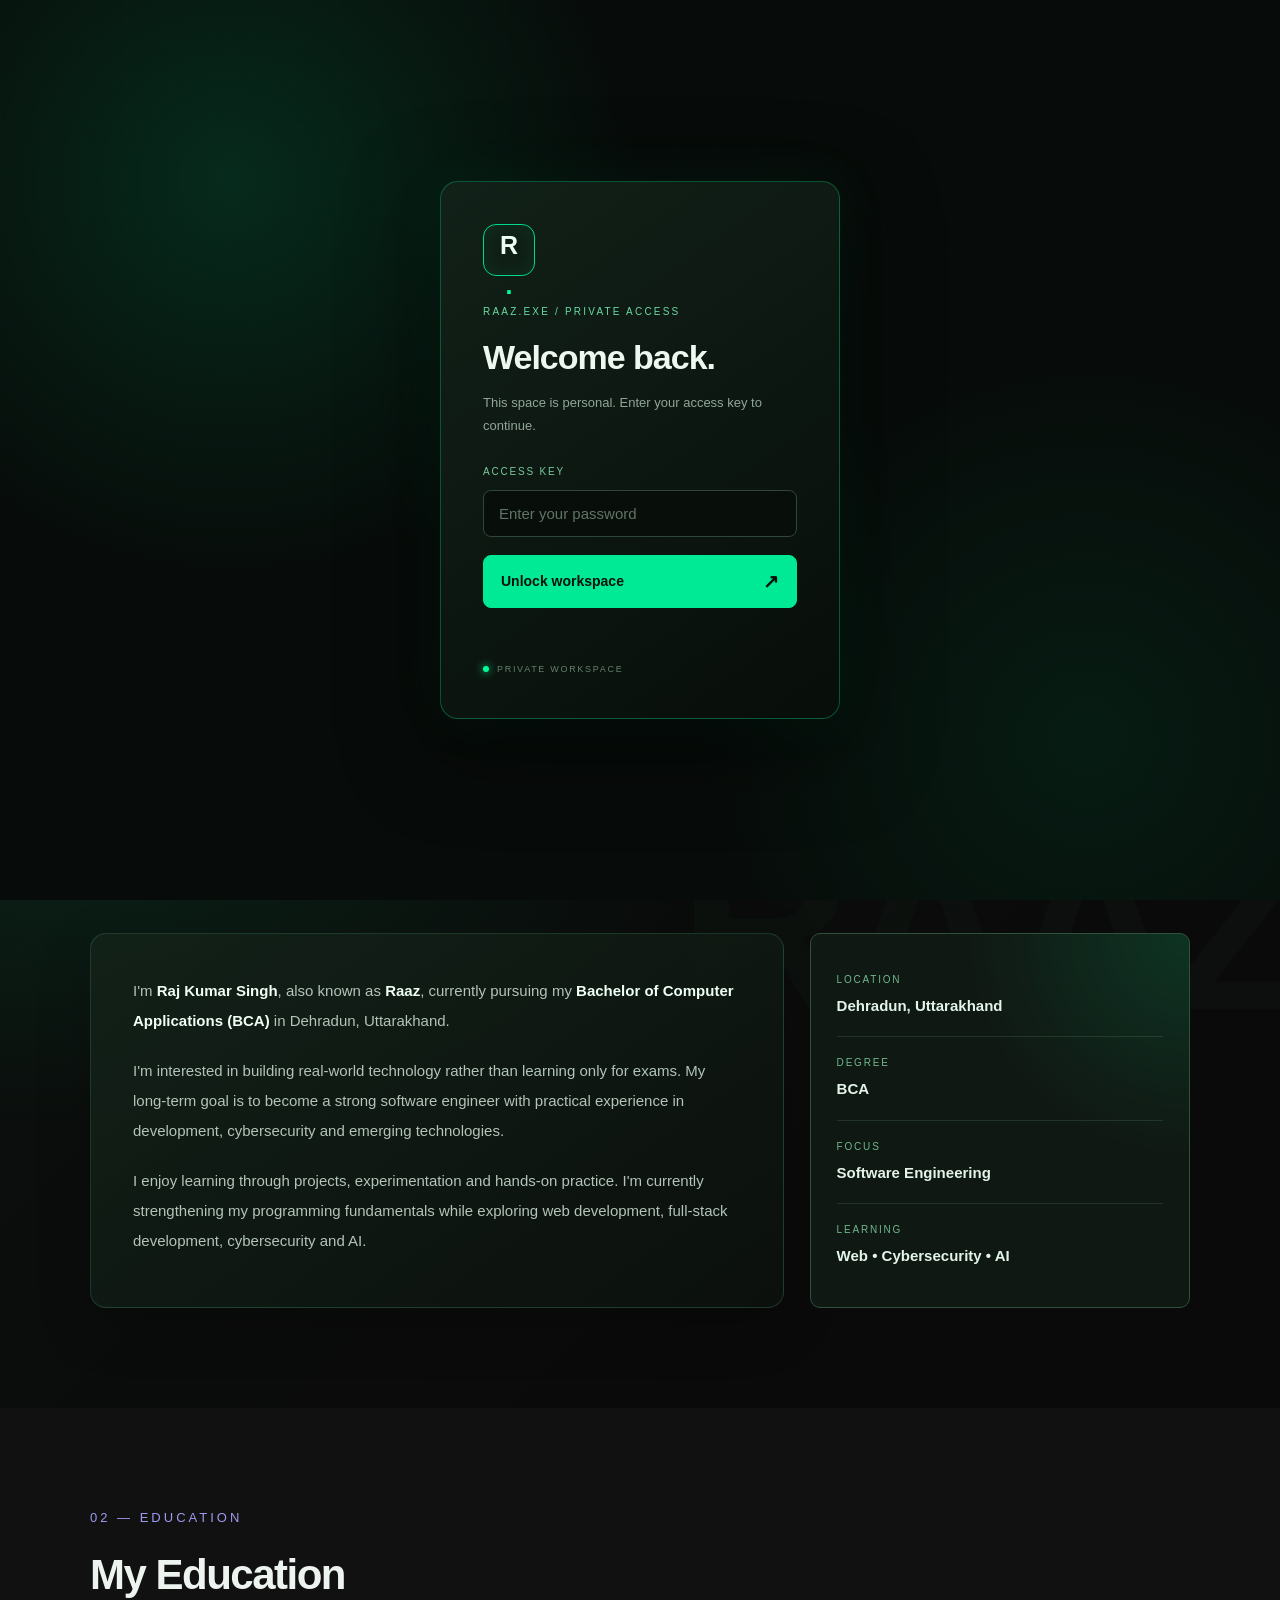
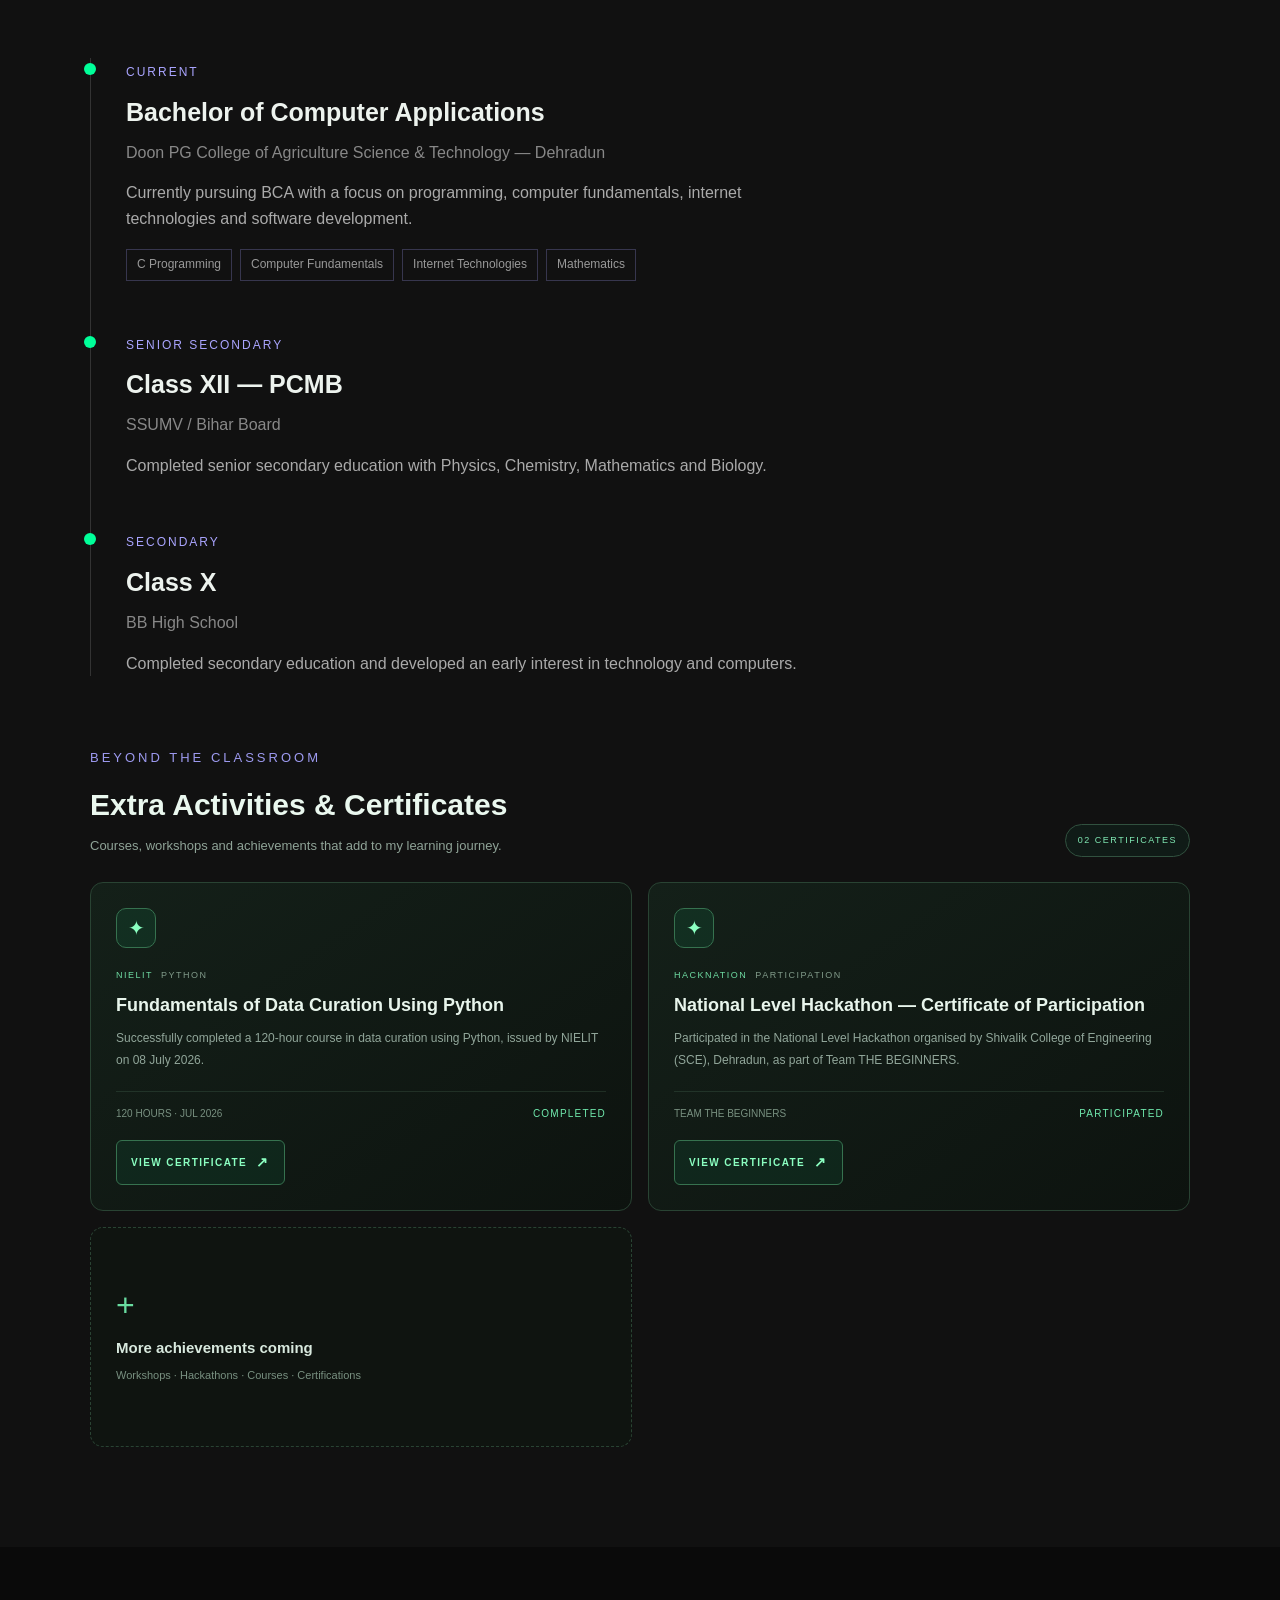
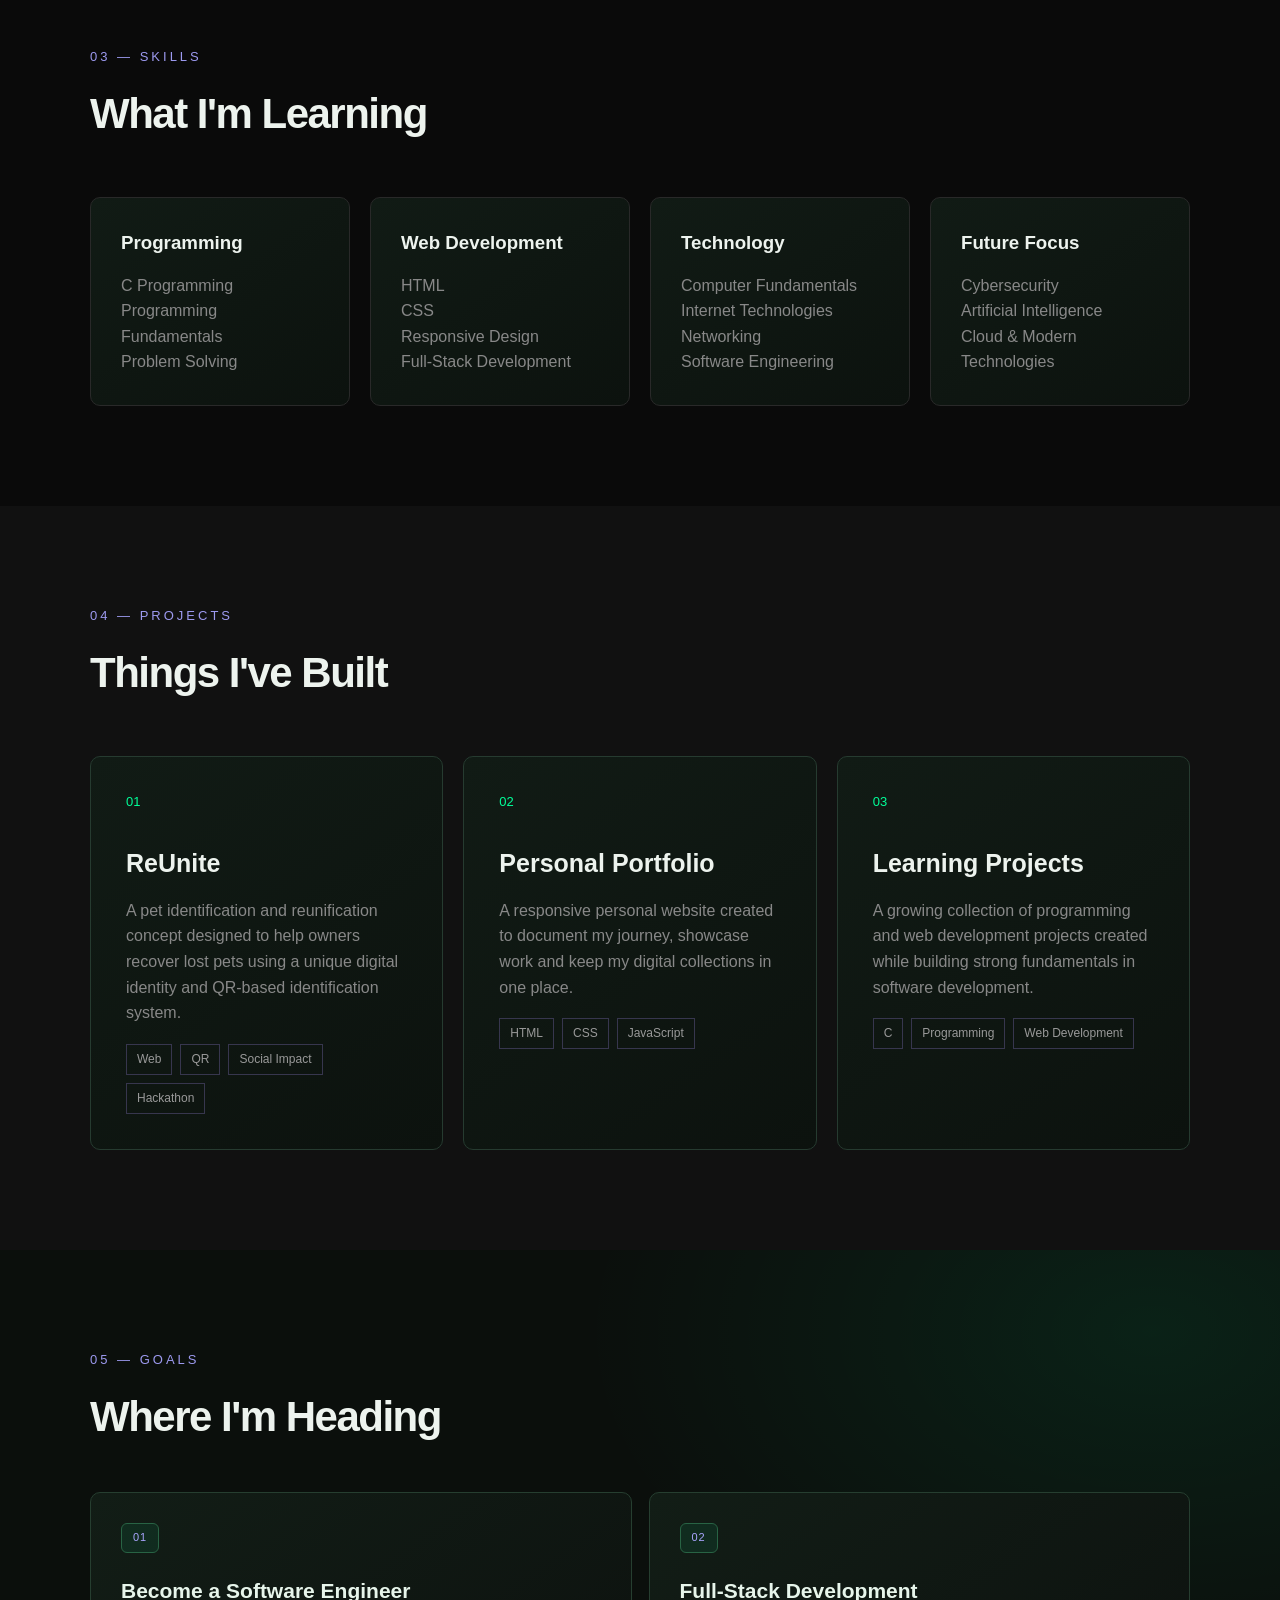
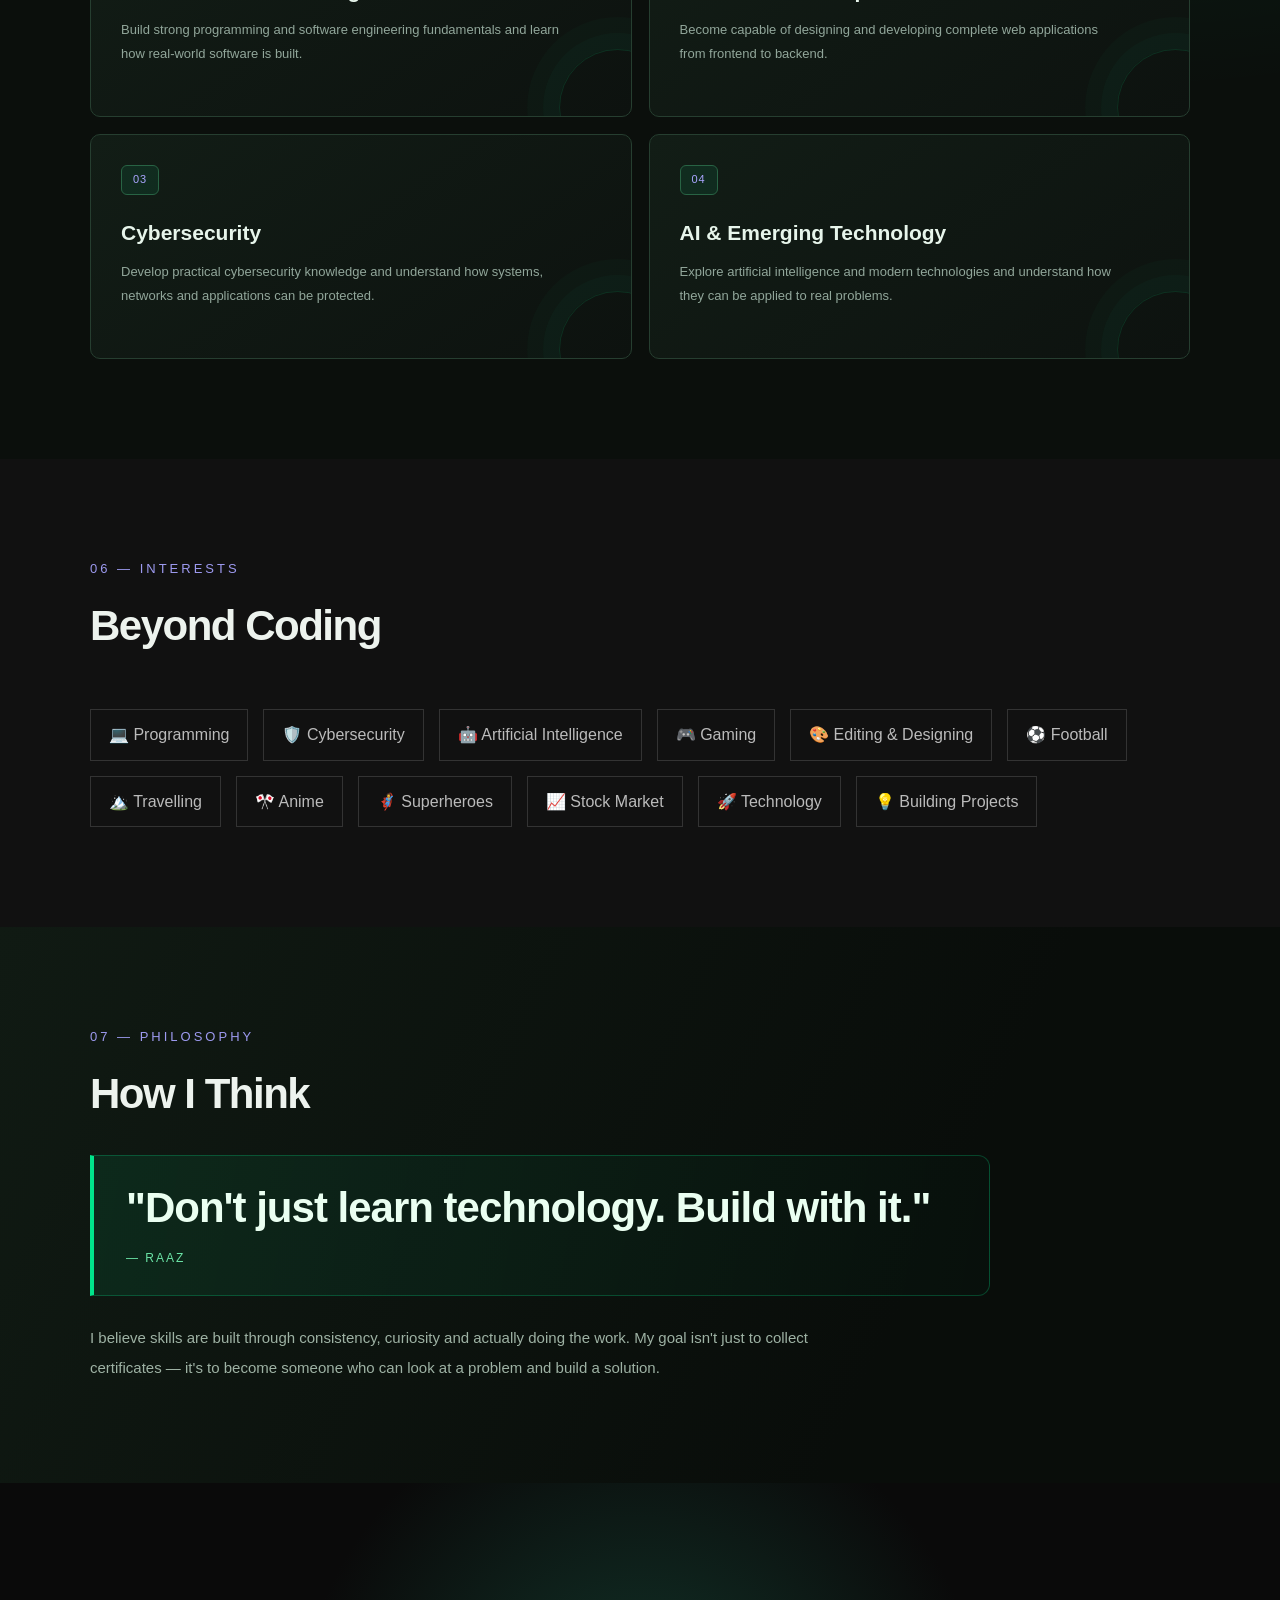
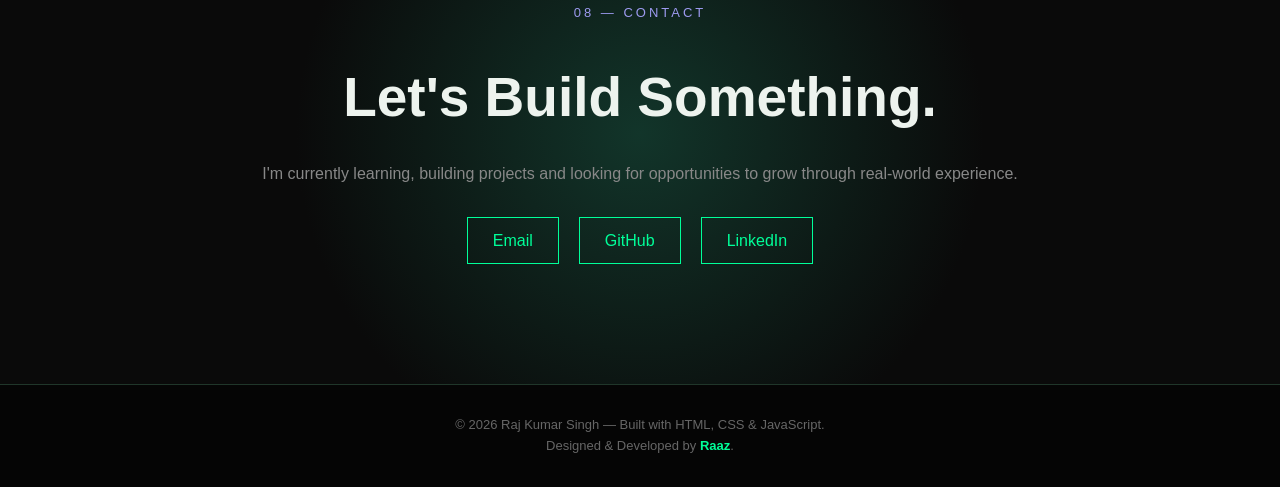
==== commit b156288f: "Apply profile page visual identity" ====
--- a/profile.html
+++ b/profile.html
@@ -1,4 +1,4 @@
-<!DOCTYPE html><html lang="en"><head><meta charset="UTF-8"><meta name="viewport" content="width=device-width, initial-scale=1.0"><meta name="theme-color" content="#080d0b"><meta name="description" content="Explore the education, skills, projects and ambitions of Raj Kumar Singh."><title>Explore Me | RAAZ.EXE</title><link rel="stylesheet" href="style.css"></head><body class="raaz-site"><div id="password-screen"><div class="password-box"><div class="login-mark">R<span>.</span></div><p class="login-eyebrow">RAAZ.EXE / PRIVATE ACCESS</p><h1>Welcome back.</h1><p class="login-description">This space is personal. Enter your access key to continue.</p><form id="password-form"><label for="password">ACCESS KEY</label><input type="password" id="password" placeholder="Enter your password" autocomplete="current-password" required><button type="submit">Unlock workspace <span>↗</span></button></form><p id="error-message" role="alert"></p><div class="login-footer"><span class="login-dot"></span> PRIVATE WORKSPACE</div></div></div><header class="header site-header"><nav class="navbar"><a class="logo" href="index.html">RAAZ<span>.</span></a><div class="nav-links"><a href="index.html#dashboard">Dashboard</a><a href="index.html#home">Home</a><a href="profile.html" aria-current="page">Explore Me <span>↗</span></a><a href="index.html#notes">Notes</a><a href="gallery.html">Gallery</a><a href="dumps.html">Dumps</a></div></nav></header><section class="profile-hero"><div class="container"><p class="section-label">RAAZ.EXE / PERSONAL PROFILE</p><span class="profile-orbit">R.</span><h1>A little more<br><em>about the person behind the screen.</em></h1><p>Education, skills, projects, ambitions and the things that make me curious.</p><a class="btn primary" href="index.html#dashboard">← Back to dashboard</a></div></section>
+<!DOCTYPE html><html lang="en"><head><meta charset="UTF-8"><meta name="viewport" content="width=device-width, initial-scale=1.0"><meta name="theme-color" content="#080d0b"><meta name="description" content="Explore the education, skills, projects and ambitions of Raj Kumar Singh."><title>Explore Me | RAAZ.EXE</title><link rel="stylesheet" href="style.css"></head><body class="raaz-site profile-page"><div id="password-screen"><div class="password-box"><div class="login-mark">R<span>.</span></div><p class="login-eyebrow">RAAZ.EXE / PRIVATE ACCESS</p><h1>Welcome back.</h1><p class="login-description">This space is personal. Enter your access key to continue.</p><form id="password-form"><label for="password">ACCESS KEY</label><input type="password" id="password" placeholder="Enter your password" autocomplete="current-password" required><button type="submit">Unlock workspace <span>↗</span></button></form><p id="error-message" role="alert"></p><div class="login-footer"><span class="login-dot"></span> PRIVATE WORKSPACE</div></div></div><header class="header site-header"><nav class="navbar"><a class="logo" href="index.html">RAAZ<span>.</span></a><div class="nav-links"><a href="index.html#dashboard">Dashboard</a><a href="index.html#home">Home</a><a href="profile.html" aria-current="page">Explore Me <span>↗</span></a><a href="index.html#notes">Notes</a><a href="gallery.html">Gallery</a><a href="dumps.html">Dumps</a></div></nav></header><section class="profile-hero"><div class="container"><p class="section-label">RAAZ.EXE / PERSONAL PROFILE</p><span class="profile-orbit">R.</span><h1>A little more<br><em>about the person behind the screen.</em></h1><p>Education, skills, projects, ambitions and the things that make me curious.</p><a class="btn primary" href="index.html#dashboard">← Back to dashboard</a></div></section>
 <section id="about" class="section"><div class="container"><p class="section-label">01 — ABOUT ME</p><h2 class="section-title">Who I Am</h2><div class="about-grid"><div class="about-text"><p>I'm <strong>Raj Kumar Singh</strong>, also known as <strong>Raaz</strong>, currently pursuing my <strong>Bachelor of Computer Applications (BCA)</strong> in Dehradun, Uttarakhand.</p><p>I'm interested in building real-world technology rather than learning only for exams. My long-term goal is to become a strong software engineer with practical experience in development, cybersecurity and emerging technologies.</p><p>I enjoy learning through projects, experimentation and hands-on practice. I'm currently strengthening my programming fundamentals while exploring web development, full-stack development, cybersecurity and AI.</p></div><div class="about-card"><div class="info"><span>Location</span><strong>Dehradun, Uttarakhand</strong></div><div class="info"><span>Degree</span><strong>BCA</strong></div><div class="info"><span>Focus</span><strong>Software Engineering</strong></div><div class="info"><span>Learning</span><strong>Web • Cybersecurity • AI</strong></div></div></div></div></section>
 <section id="education" class="section dark-section"><div class="container"><p class="section-label">02 — EDUCATION</p><h2 class="section-title">My Education</h2><div class="timeline"><div class="timeline-item"><div class="timeline-dot"></div><div class="timeline-content"><span class="date">CURRENT</span><h3>Bachelor of Computer Applications</h3><h4>Doon PG College of Agriculture Science & Technology — Dehradun</h4><p>Currently pursuing BCA with a focus on programming, computer fundamentals, internet technologies and software development.</p><div class="tags"><span>C Programming</span><span>Computer Fundamentals</span><span>Internet Technologies</span><span>Mathematics</span></div></div></div><div class="timeline-item"><div class="timeline-dot"></div><div class="timeline-content"><span class="date">SENIOR SECONDARY</span><h3>Class XII — PCMB</h3><h4>SSUMV / Bihar Board</h4><p>Completed senior secondary education with Physics, Chemistry, Mathematics and Biology.</p></div></div><div class="timeline-item"><div class="timeline-dot"></div><div class="timeline-content"><span class="date">SECONDARY</span><h3>Class X</h3><h4>BB High School</h4><p>Completed secondary education and developed an early interest in technology and computers.</p></div></div></div><div class="certificate-heading"><div><p class="section-label">BEYOND THE CLASSROOM</p><h3>Extra Activities & Certificates</h3><p class="certificate-intro">Courses, workshops and achievements that add to my learning journey.</p></div><span class="certificate-count">02 CERTIFICATES</span></div><div class="certificate-grid"><article class="certificate-card"><div class="certificate-icon">✦</div><div class="certificate-meta"><span>NIELIT</span><span>PYTHON</span></div><h4>Fundamentals of Data Curation Using Python</h4><p>Successfully completed a 120-hour course in data curation using Python, issued by NIELIT on 08 July 2026.</p><div class="certificate-footer"><span>120 HOURS · JUL 2026</span><span class="certificate-status">COMPLETED</span></div><a class="certificate-view-link" href="certificate-redacted.pdf" target="_blank" rel="noopener noreferrer">VIEW CERTIFICATE <span>↗</span></a></article><article class="certificate-card"><div class="certificate-icon">✦</div><div class="certificate-meta"><span>HACKNATION</span><span>PARTICIPATION</span></div><h4>National Level Hackathon — Certificate of Participation</h4><p>Participated in the National Level Hackathon organised by Shivalik College of Engineering (SCE), Dehradun, as part of Team THE BEGINNERS.</p><div class="certificate-footer"><span>TEAM THE BEGINNERS</span><span class="certificate-status">PARTICIPATED</span></div><a class="certificate-view-link" href="hackathon-certificate.pdf" target="_blank" rel="noopener noreferrer">VIEW CERTIFICATE <span>↗</span></a></article><div class="certificate-placeholder"><span>+</span><strong>More achievements coming</strong><small>Workshops · Hackathons · Courses · Certifications</small></div></div></div></section>
 <section id="skills" class="section"><div class="container"><p class="section-label">03 — SKILLS</p><h2 class="section-title">What I'm Learning</h2><div class="skills-grid"><div class="skill-card"><h3>Programming</h3><p>C Programming<br>Programming Fundamentals<br>Problem Solving</p></div><div class="skill-card"><h3>Web Development</h3><p>HTML<br>CSS<br>Responsive Design<br>Full-Stack Development</p></div><div class="skill-card"><h3>Technology</h3><p>Computer Fundamentals<br>Internet Technologies<br>Networking<br>Software Engineering</p></div><div class="skill-card"><h3>Future Focus</h3><p>Cybersecurity<br>Artificial Intelligence<br>Cloud & Modern Technologies</p></div></div></div></section>
--- a/style.css
+++ b/style.css
@@ -1690,3 +1690,268 @@
  .dashboard-card:nth-child(4) { animation-delay:.24s; }
 }
 @keyframes raaz-rise { from { opacity:0; transform:translateY(14px); } to { opacity:1; transform:translateY(0); } }
+
+
+/* =========================================
+   DASHBOARD — COMMAND CENTRE REDESIGN
+========================================= */
+.dashboard-section { padding:126px 0 76px; background:#070c09; }
+.dash-topline { display:flex; justify-content:space-between; align-items:center; gap:18px; margin-bottom:25px; }
+.dash-topline .section-label { margin:0; color:#80efb3; font-size:10px; letter-spacing:2.4px; }
+.dash-topline .section-label span { color:#607a69; }
+.dash-live { display:flex; align-items:center; gap:8px; color:#7d9a87; font-size:9px; letter-spacing:1.5px; }
+.dash-live i { width:7px; height:7px; border-radius:50%; background:#00ed91; box-shadow:0 0 12px #00ed91; }
+.dash-welcome { position:relative; display:grid; grid-template-columns:minmax(0,1fr) 260px; align-items:center; gap:35px; min-height:300px; padding:42px clamp(24px,5vw,64px); overflow:hidden; border:1px solid #284333; border-radius:15px; background:linear-gradient(115deg,rgba(16,37,25,.98),rgba(8,17,12,.96) 65%,rgba(7,25,16,.98)); box-shadow:0 24px 70px rgba(0,0,0,.22); }
+.dash-welcome:before { content:""; position:absolute; inset:0; pointer-events:none; opacity:.16; background-image:linear-gradient(rgba(111,230,159,.13) 1px,transparent 1px),linear-gradient(90deg,rgba(111,230,159,.13) 1px,transparent 1px); background-size:32px 32px; mask-image:linear-gradient(90deg,black,transparent 78%); }
+.dash-welcome-copy,.dash-clock-panel { position:relative; z-index:1; }
+.dash-overline { color:#83dba8; font-size:10px; letter-spacing:3px; }
+.dash-welcome h2 { margin:12px 0 12px; color:#effff4; font-size:clamp(43px,6vw,76px); line-height:.98; letter-spacing:-4px; }
+.dash-welcome h2 span { color:#69e8a5; }
+.dash-welcome-copy > p:not(.dash-overline) { max-width:510px; color:#9ab0a0; font-size:13px; line-height:1.9; }
+.dash-explore-link { display:inline-flex; gap:22px; align-items:center; margin-top:24px; padding:12px 16px; border:1px solid #3b8c61; border-radius:5px; color:#8dffc0; text-decoration:none; font-size:9px; letter-spacing:1.8px; transition:.2s; }
+.dash-explore-link:hover { background:#00d982; color:#06110b; border-color:#00d982; }
+.dash-explore-link b { font-size:15px; }
+.dash-clock-panel { padding:23px; border:1px solid rgba(113,203,146,.23); border-radius:10px; background:rgba(4,13,8,.52); backdrop-filter:blur(8px); }
+.dash-panel-label,.dash-clock-panel small { display:block; color:#779681; font-size:8px; letter-spacing:1.8px; }
+.dash-clock-panel strong { display:block; margin:12px 0 2px; color:#eafff0; font-size:clamp(27px,3vw,38px); font-weight:500; letter-spacing:-1.5px; font-variant-numeric:tabular-nums; }
+.dash-clock-panel > span:nth-of-type(2) { color:#8ba795; font-size:11px; }
+.dash-clock-line { height:1px; margin:18px 0 13px; background:linear-gradient(90deg,#00e88b,transparent); }
+.dash-watermark { position:absolute; right:29%; bottom:-105px; color:rgba(111,239,164,.045); font-size:340px; font-weight:900; line-height:1; pointer-events:none; }
+.dash-watermark span { color:rgba(111,239,164,.08); }
+.dash-section-heading { display:flex; align-items:center; gap:13px; margin:34px 0 15px; }
+.dash-section-heading > span { color:#4e9a6e; font-size:10px; }
+.dash-section-heading h3 { color:#d9eee0; font-size:10px; font-weight:600; letter-spacing:2px; white-space:nowrap; }
+.dash-section-heading i { height:1px; flex:1; background:#20382a; }
+.dash-section-heading small { color:#64806d; font-size:8px; letter-spacing:1.3px; white-space:nowrap; }
+.dashboard-grid { display:grid; grid-template-columns:1fr 1.15fr; gap:14px; }
+.dashboard-card { min-height:205px; padding:23px; border:1px solid #20382a; border-radius:10px; background:linear-gradient(145deg,#101a13,#0a110d); transition:transform .25s,border-color .25s,background .25s; }
+.dashboard-card:hover { transform:translateY(-4px); border-color:#39865b; background:linear-gradient(145deg,#14251a,#0a130e); }
+.dashboard-kicker { color:#6bb88a; font-size:9px; letter-spacing:1.8px; }
+.dashboard-card h3 { margin:13px 0 9px; color:#e6f6eb; font-size:19px; }
+.dashboard-card p { color:#8ea394; font-size:12px; line-height:1.8; }
+.dash-status-title { display:flex; align-items:center; gap:10px; margin-top:13px; }
+.dash-status-title h3 { margin:0; }
+.dash-status-title .status-dot { position:static; flex:none; }
+.dashboard-tags { display:flex; flex-wrap:wrap; gap:7px; margin-top:17px; }
+.dashboard-tags span,.toolkit-list span { padding:6px 9px; border:1px solid #294433; border-radius:4px; color:#9db6a5; font-size:9px; }
+.focus-list { list-style:none; margin-top:12px; }
+.focus-list li { display:flex; justify-content:space-between; gap:12px; padding:9px 0; border-bottom:1px solid rgba(75,112,86,.2); color:#c4d8ca; font-size:11px; }
+.focus-list li:last-child { border-bottom:0; }
+.focus-state { color:#69d99a; font-size:8px; letter-spacing:1px; white-space:nowrap; }
+.toolkit-list { display:flex; flex-wrap:wrap; gap:7px; margin-top:17px; }
+.activity-log { margin-top:14px; }
+.activity-log > div { display:flex; gap:11px; padding:7px 0; }
+.activity-log p { display:flex; flex-direction:column; }
+.activity-log strong { color:#cce2d2; font-size:11px; font-weight:500; }
+.activity-log small { color:#7f9686; font-size:10px; }
+.dash-bottom-row { display:grid; grid-template-columns:repeat(3,1fr); gap:12px; margin-top:15px; }
+.dash-stat { display:flex; align-items:center; gap:14px; min-height:76px; padding:14px 18px; border:1px solid #20382a; border-radius:9px; background:#0b130e; }
+.dash-stat > strong { color:#79f4b0; font-size:30px; line-height:1; }
+.dash-stat > span { color:#b4cbbb; font-size:9px; letter-spacing:1.4px; line-height:1.7; }
+.dash-stat small { color:#698271; font-size:7px; letter-spacing:1px; }
+.dashboard-footnote { display:none !important; }
+@media(max-width:760px) {
+ .dash-welcome { grid-template-columns:1fr; gap:25px; padding:30px 24px; }
+ .dash-clock-panel { max-width:100%; }
+ .dash-watermark { right:0; bottom:90px; font-size:220px; }
+ .dashboard-grid { grid-template-columns:1fr; }
+}
+@media(max-width:520px) {
+ .dashboard-section { padding-top:145px; }
+ .dash-topline { align-items:flex-start; flex-direction:column; }
+ .dash-topline .section-label { font-size:9px; }
+ .dash-welcome h2 { letter-spacing:-2px; }
+ .dash-section-heading small { display:none; }
+ .dash-bottom-row { grid-template-columns:1fr; }
+ .dash-stat { min-height:66px; }
+}
+
+
+/* =========================================================
+   RAAZ.EXE / VISUAL SYSTEM 3.0
+   Editorial dashboard + subtle page-specific identities
+========================================================= */
+:root { --acid:#b7f36b; --mint:#72e5ae; --ink:#080b0a; --muted:#9aa79f; }
+body.raaz-site { background:#090d0b; color:#edf3ee; }
+.site-header { background:rgba(8,12,10,.78); border-bottom:1px solid rgba(190,220,199,.12); }
+.site-header .logo span { color:var(--acid); }
+.site-header .nav-links a:hover,.site-header .nav-links a[aria-current="page"] { color:var(--acid); }
+
+/* Dashboard: editorial, asymmetric and more alive */
+.dashboard-section { padding:126px 0 68px; background:radial-gradient(ellipse at 85% 4%,rgba(183,243,107,.075),transparent 27%),#090d0b; border:0; }
+.dash-shell { max-width:1320px; }
+.dash-topline { display:flex; justify-content:space-between; align-items:center; margin-bottom:22px; }
+.dash-topline .section-label { margin:0; color:#d8e3d9; font-size:10px; letter-spacing:2px; }
+.dash-slash { color:var(--acid); padding:0 6px; }
+.dash-version { margin-left:12px; color:#66766c; font-size:8px; }
+.dash-live { display:flex; align-items:center; gap:9px; color:#90a096; font-size:9px; letter-spacing:1.3px; }
+.dash-live i { width:7px; height:7px; border-radius:50%; background:var(--acid); box-shadow:0 0 14px rgba(183,243,107,.7); animation:dash-pulse 2s infinite; }
+.dash-hero { position:relative; display:grid; grid-template-columns:1.05fr .95fr; align-items:center; min-height:370px; overflow:hidden; border:1px solid #29352c; border-radius:5px; background:linear-gradient(115deg,#131b15 0%,#101711 48%,#19221a 100%); }
+.dash-hero:after { content:""; position:absolute; inset:0; pointer-events:none; opacity:.12; background-image:linear-gradient(rgba(214,239,218,.12) 1px,transparent 1px),linear-gradient(90deg,rgba(214,239,218,.12) 1px,transparent 1px); background-size:36px 36px; mask-image:linear-gradient(90deg,black,transparent 90%); }
+.dash-hero-copy { position:relative; z-index:2; padding:clamp(30px,5vw,68px); }
+.dash-overline { color:var(--acid); font-size:9px; letter-spacing:2.5px; }
+.dash-hero h1 { margin:17px 0; color:#f1f5ef; font-size:clamp(52px,7vw,94px); line-height:.91; letter-spacing:-6px; font-weight:650; }
+.dash-hero h1 em { color:var(--acid); font-style:normal; }
+.dash-lede { max-width:410px; color:#aab7ad; font-size:13px; line-height:1.9; }
+.dash-actions { display:flex; align-items:center; flex-wrap:wrap; gap:22px; margin-top:27px; }
+.dash-primary { display:inline-flex; align-items:center; gap:25px; padding:13px 16px; background:var(--acid); color:#10170e; text-decoration:none; font-size:10px; font-weight:800; letter-spacing:.4px; transition:transform .2s,background .2s; }
+.dash-primary:hover { transform:translateY(-3px); background:#d1ff91; }
+.dash-primary span { font-size:15px; }
+.dash-text-link { color:#a9b8ac; text-decoration:none; font-size:10px; }
+.dash-text-link:hover { color:var(--acid); }
+.dash-visual { position:relative; z-index:1; min-height:300px; margin:28px 36px 28px 0; padding:0; overflow:hidden; border:1px solid rgba(188,221,192,.2); border-radius:7px; background:rgba(4,9,6,.78); box-shadow:0 28px 60px rgba(0,0,0,.28); transform:perspective(900px) rotateY(-5deg) rotateX(2deg); transition:transform .45s ease; }
+.dash-visual:hover { transform:perspective(900px) rotateY(0) rotateX(0) translateY(-4px); }
+.dash-visual-top { position:relative; z-index:2; display:flex; align-items:center; justify-content:space-between; padding:12px 15px; border-bottom:1px solid rgba(188,221,192,.13); color:#829589; }
+.dash-visual-top > span { display:flex; gap:5px; }
+.dash-visual-top i { width:7px; height:7px; border-radius:50%; background:#819487; }
+.dash-visual-top i:first-child { background:#e38e78; }.dash-visual-top i:nth-child(2) { background:#d8c47a; }.dash-visual-top i:nth-child(3) { background:#86c994; }
+.dash-visual-top small { font-size:9px; letter-spacing:1px; }.dash-visual-top b { font-size:12px; }
+.dash-code { position:relative; z-index:2; padding:27px 25px; color:#d5e4d8; font-family:ui-monospace,SFMono-Regular,Consolas,monospace; font-size:clamp(10px,1.1vw,13px); line-height:2.05; }
+.dash-code p { white-space:nowrap; }.dash-code p span { display:inline-block; width:25px; color:#506157; }.dash-code b { color:#c2e879; font-weight:500; }.dash-code em { color:#83dcb0; font-style:normal; }
+.dash-terminal-result { margin-top:19px; padding-top:12px; border-top:1px solid rgba(188,221,192,.12); color:#7f9485; font-size:9px; letter-spacing:1px; }
+.dash-terminal-result i { display:inline-block; width:6px; height:6px; margin-right:7px; border-radius:50%; background:#aeea68; }
+.dash-cursor { color:var(--acid); animation:dash-blink 1s steps(2) infinite; }
+.dash-orbit { position:absolute; right:-80px; bottom:-145px; width:270px; height:270px; border:1px solid rgba(183,243,107,.14); border-radius:50%; box-shadow:0 0 0 24px rgba(183,243,107,.025),0 0 0 50px rgba(183,243,107,.018); }
+.dash-orbit-two { right:-28px; bottom:-195px; width:310px; height:310px; }
+.dash-visual-index { position:absolute; right:14px; bottom:11px; color:#5e7163; font-size:7px; letter-spacing:1.4px; }
+.dash-info-strip { display:grid; grid-template-columns:repeat(4,1fr); margin:13px 0 52px; border:1px solid #27342b; background:#0d130f; }
+.dash-info-strip > div { display:flex; flex-direction:column; gap:5px; padding:16px 19px; border-right:1px solid #27342b; }
+.dash-info-strip > div:last-child { border:0; }
+.dash-strip-label { color:#7e9484; font-size:8px; letter-spacing:1.7px; }
+.dash-info-strip strong { color:#e2ece4; font-size:12px; font-weight:600; }
+.dash-info-strip small { color:#819187; font-size:9px; }
+.dash-workspace-heading { display:flex; align-items:flex-end; justify-content:space-between; gap:20px; margin-bottom:17px; }
+.dash-workspace-heading > div > span { color:var(--acid); font-size:9px; letter-spacing:2px; }
+.dash-workspace-heading h2 { margin-top:8px; color:#f0f4ef; font-size:clamp(27px,4vw,40px); letter-spacing:-1.7px; }
+.dash-workspace-heading h2 em { color:var(--acid); font-style:normal; }
+.dash-workspace-heading > p { max-width:260px; color:#85958a; font-size:10px; text-align:right; }
+.dash-workspace { display:grid; grid-template-columns:1.1fr .9fr; gap:13px; }
+.dash-panel { position:relative; min-height:235px; padding:23px; overflow:hidden; border:1px solid #29382e; border-radius:5px; background:#101711; transition:transform .25s,border-color .25s; }
+.dash-panel:hover { transform:translateY(-3px); border-color:#6a8b59; }
+.dash-panel-head { display:flex; justify-content:space-between; color:#84988a; font-size:8px; letter-spacing:1.7px; }
+.dash-live-dot { color:var(--acid); }
+.dash-panel h3 { margin:17px 0 5px; color:#e8f0e9; font-size:19px; letter-spacing:-.4px; }
+.dash-panel-sub { color:#849489; font-size:10px; line-height:1.7; }
+.dash-tabs { display:flex; gap:5px; margin-top:17px; }
+.dash-tabs button { padding:7px 13px; border:1px solid #344338; background:transparent; color:#9bad9f; cursor:pointer; font:inherit; font-size:9px; transition:.2s; }
+.dash-tabs button.active,.dash-tabs button:hover { border-color:var(--acid); background:var(--acid); color:#10170e; }
+.dash-tab-content { margin-top:15px; }
+.dash-tab-title { display:flex; justify-content:space-between; gap:12px; align-items:center; }
+.dash-tab-title strong { color:#e0ece2; font-size:12px; }.dash-tab-title span { color:var(--acid); font-size:7px; letter-spacing:1px; }
+.dash-tab-content > p { min-height:34px; margin:6px 0 12px; color:#8fa093; font-size:10px; line-height:1.7; }
+.dash-progress { height:4px; overflow:hidden; background:#27352a; }
+.dash-progress span { display:block; height:100%; background:linear-gradient(90deg,#8fce55,#d0f58a); transition:width .5s cubic-bezier(.2,.8,.2,1); }
+.dash-tab-content > small { display:block; margin-top:8px; color:#718576; font-size:7px; letter-spacing:1.3px; }
+.dash-activity-list { margin-top:13px; }
+.dash-activity-list > div { display:grid; grid-template-columns:25px 1fr auto; align-items:center; gap:9px; padding:10px 0; border-bottom:1px solid rgba(119,150,125,.14); }
+.dash-activity-number { color:var(--acid); font-size:9px; }
+.dash-activity-list p { display:flex; flex-direction:column; gap:3px; }
+.dash-activity-list b { color:#dce8de; font-size:10px; font-weight:600; }
+.dash-activity-list small { color:#849489; font-size:9px; }
+.dash-activity-state { color:#718d78; font-size:7px; letter-spacing:1px; }
+.dash-panel-link { display:inline-block; margin-top:13px; color:var(--acid); text-decoration:none; font-size:8px; letter-spacing:1.5px; }.dash-panel-link span { margin-left:8px; }
+.dash-stack-panel { min-height:190px; }
+.dash-stack-list { display:flex; flex-wrap:wrap; gap:7px; margin-top:17px; }
+.dash-stack-list span { padding:7px 10px; border:1px solid #344538; color:#b7c9ba; font-size:9px; }
+.dash-stack-list span:nth-child(2n) { border-color:#526746; color:#c5e88c; }
+.dash-stack-note { margin-top:18px; color:#87988b; font-size:9px; }.dash-stack-note span { color:var(--acid); margin-right:6px; }
+.dash-manifesto-panel { display:flex; flex-direction:column; justify-content:center; min-height:190px; background:var(--acid); border-color:var(--acid); color:#14200f; }
+.dash-manifesto-panel:hover { border-color:#d6ff9c; }
+.dash-manifesto-mark { position:absolute; top:3px; left:18px; color:rgba(20,32,15,.14); font-family:Georgia,serif; font-size:100px; line-height:1; }
+.dash-manifesto-panel p { position:relative; z-index:1; color:#172310; font-family:Georgia,serif; font-size:clamp(20px,2.5vw,27px); line-height:1.3; }
+.dash-manifesto-panel p em { font-weight:700; }
+.dash-manifesto-credit { margin-top:18px; color:#455a37; font-size:7px; letter-spacing:1.3px; }
+.dash-manifesto-panel > a { position:absolute; right:20px; bottom:15px; color:#172310; text-decoration:none; font-size:18px; }
+.dash-bottom-row { display:grid; grid-template-columns:repeat(4,1fr); gap:9px; margin-top:13px; }
+.dash-stat { display:flex; align-items:center; gap:13px; min-height:73px; padding:13px 15px; border:1px solid #29382e; border-radius:4px; background:#0d130f; text-decoration:none; }
+.dash-stat > strong { color:var(--acid); font-size:29px; line-height:1; }
+.dash-stat > span { display:flex; flex-direction:column; gap:4px; color:#c4d1c7; font-size:8px; letter-spacing:1.2px; }
+.dash-stat small { color:#728477; font-size:7px; letter-spacing:.8px; }
+.dash-stat-link { transition:border-color .2s,background .2s; }.dash-stat-link:hover { border-color:var(--acid); background:#152017; }
+.dash-stat-link > strong { font-size:21px; }
+.dashboard-footnote { display:none !important; }
+
+/* Home intro gets a warm paper-like contrast, without abandoning the dark identity */
+.hero { min-height:78vh; padding:120px 10%; background:#e9e9df; color:#151b16; }
+.hero:before { content:""; position:absolute; inset:0; pointer-events:none; opacity:.4; background:radial-gradient(circle at 83% 38%,rgba(183,243,107,.42),transparent 24%),linear-gradient(110deg,transparent 55%,rgba(15,35,22,.05)); }
+.hero:after { content:"RAAZ / 2026"; position:absolute; right:7%; bottom:10%; color:rgba(20,34,23,.12); font-size:clamp(40px,8vw,100px); font-weight:900; letter-spacing:-5px; pointer-events:none; }
+.hero-content { position:relative; z-index:1; }
+.hero .small-text { color:#537a37; font-size:10px; font-weight:700; letter-spacing:3px; }
+.hero h1 { color:#172018; font-size:clamp(48px,7vw,82px); letter-spacing:-4px; line-height:1.02; }
+.hero .hero-accent { color:#648d3e; }
+.hero h2 { color:#526052; font-size:16px; }
+.hero-description { color:#58655a; font-size:14px; }
+.hero .primary { background:#17251a; color:#e8f3e5; border-color:#17251a; }.hero .primary:hover { background:transparent; color:#17251a; }
+.hero .secondary { color:#263d28; border-color:#7e9478; }.hero .secondary:hover { background:#263d28; color:#f1f4ec; }
+.hero-side-note { position:absolute; z-index:1; right:10%; top:50%; display:flex; flex-direction:column; gap:7px; transform:translateY(-50%); color:#647164; font-size:8px; letter-spacing:1.8px; }
+.hero-side-note strong { color:#25372a; font-size:12px; }.hero-side-note b { color:#648d3e; }
+
+/* Notes use a softer warm charcoal surface */
+.notes-section { background:#111713; border-top:1px solid #28352b; }
+.notes-section .section-label { color:#a4c58d; }
+.notes-section .section-title { color:#eef1e9; }
+.notes-intro { color:#9aa69b; font-size:12px; }
+
+/* Profile: subtle indigo editorial accent */
+.profile-hero { background:radial-gradient(ellipse at 82% 15%,rgba(130,122,220,.15),transparent 34%),#0b0d13; border-color:#292a43; }
+.profile-hero h1 em { color:#aaa5ff; }
+.profile-hero .section-label { color:#aaa5ff; }
+.profile-hero .profile-orbit { border-color:rgba(170,165,255,.5); color:#c1bdff; box-shadow:0 0 0 18px rgba(170,165,255,.04),0 0 70px rgba(130,122,220,.13); }
+.profile-page .section-label { color:#9d9af0; }
+.profile-page .date,.profile-page .goal > span { color:#aaa5ff; }
+.profile-page .skill-card:hover,.profile-page .project-card:hover { border-color:#8f8ae8; }
+.profile-page .tags span { border-color:#37364e; }
+
+/* Gallery = cool blue accent; Dumps = burnt amber accent */
+.collection-page { --collection-accent:#7dc9ff; --collection-glow:rgba(75,160,230,.13); }
+.collection-page[data-collection="dumps"] { --collection-accent:#ffb86b; --collection-glow:rgba(235,145,60,.13); }
+.collection-page .collection-logo span { color:var(--collection-accent); }
+.collection-page .collection-eyebrow,.collection-page .collection-overline { color:var(--collection-accent); }
+.collection-page .collection-eyebrow > span { background:var(--collection-accent); box-shadow:0 0 12px var(--collection-accent); }
+.collection-page .collection-hero { background:radial-gradient(ellipse at 83% 35%,var(--collection-glow),transparent 40%),#0b1115; border-color:color-mix(in srgb,var(--collection-accent) 35%,transparent); }
+.collection-page[data-collection="dumps"] .collection-hero { background:radial-gradient(ellipse at 83% 35%,var(--collection-glow),transparent 40%),#15100b; }
+.collection-page .collection-hero h1 em { color:var(--collection-accent); }
+.collection-page .collection-add-btn { background:var(--collection-accent); border-color:var(--collection-accent); color:#111; }
+.collection-page .collection-add-btn:hover { filter:brightness(1.12); }
+.collection-page .gallery-card:hover,.collection-page .dump-card:hover { border-color:var(--collection-accent); }
+.collection-page .dump-category { color:var(--collection-accent); }
+.collection-page .collection-search:focus-within { border-color:var(--collection-accent); }
+
+/* Navigation and motion polish */
+.site-header .nav-links a { position:relative; }
+.site-header .nav-links a:after { content:""; position:absolute; left:0; right:100%; bottom:-8px; height:1px; background:var(--acid); transition:right .22s ease; }
+.site-header .nav-links a:hover:after,.site-header .nav-links a[aria-current="page"]:after { right:0; }
+@keyframes dash-pulse { 0%,100% { opacity:1; box-shadow:0 0 0 0 rgba(183,243,107,.35); } 50% { opacity:.55; box-shadow:0 0 0 7px rgba(183,243,107,0); } }
+@keyframes dash-blink { 0%,49% { opacity:1; } 50%,100% { opacity:0; } }
+@media(max-width:900px) {
+ .dash-hero { grid-template-columns:1fr .85fr; }
+ .dash-hero h1 { letter-spacing:-3px; }
+ .dash-info-strip { grid-template-columns:repeat(2,1fr); }
+ .dash-info-strip > div:nth-child(2) { border-right:0; }
+ .dash-info-strip > div:nth-child(-n+2) { border-bottom:1px solid #27342b; }
+ .dash-workspace { grid-template-columns:1fr 1fr; }
+ .dash-bottom-row { grid-template-columns:repeat(2,1fr); }
+ .hero-side-note { right:6%; }
+}
+@media(max-width:650px) {
+ .dashboard-section { padding-top:145px; }
+ .dash-topline { align-items:flex-start; flex-direction:column; gap:10px; }
+ .dash-hero { grid-template-columns:1fr; }
+ .dash-hero-copy { padding:34px 25px 20px; }
+ .dash-hero h1 { font-size:60px; letter-spacing:-3px; }
+ .dash-visual { min-height:250px; margin:0 18px 20px; transform:none; }
+ .dash-info-strip { grid-template-columns:1fr 1fr; margin-bottom:39px; }
+ .dash-info-strip > div { padding:13px 12px; }
+ .dash-info-strip strong { font-size:10px; }
+ .dash-workspace-heading { align-items:flex-start; flex-direction:column; }
+ .dash-workspace-heading > p { text-align:left; }
+ .dash-workspace { grid-template-columns:1fr; }
+ .dash-panel { min-height:auto; }
+ .dash-bottom-row { grid-template-columns:1fr 1fr; }
+ .hero { min-height:75vh; padding:110px 7%; }
+ .hero h1 { font-size:53px; letter-spacing:-2px; }
+ .hero-side-note { position:relative; right:auto; top:auto; margin-top:50px; transform:none; }
+ .hero:after { font-size:46px; }
+}
+@media(max-width:390px) { .dash-hero h1 { font-size:49px; } .dash-bottom-row { grid-template-columns:1fr; } }
+@media(prefers-reduced-motion:reduce) { .dash-live i,.dash-cursor { animation:none; } }
